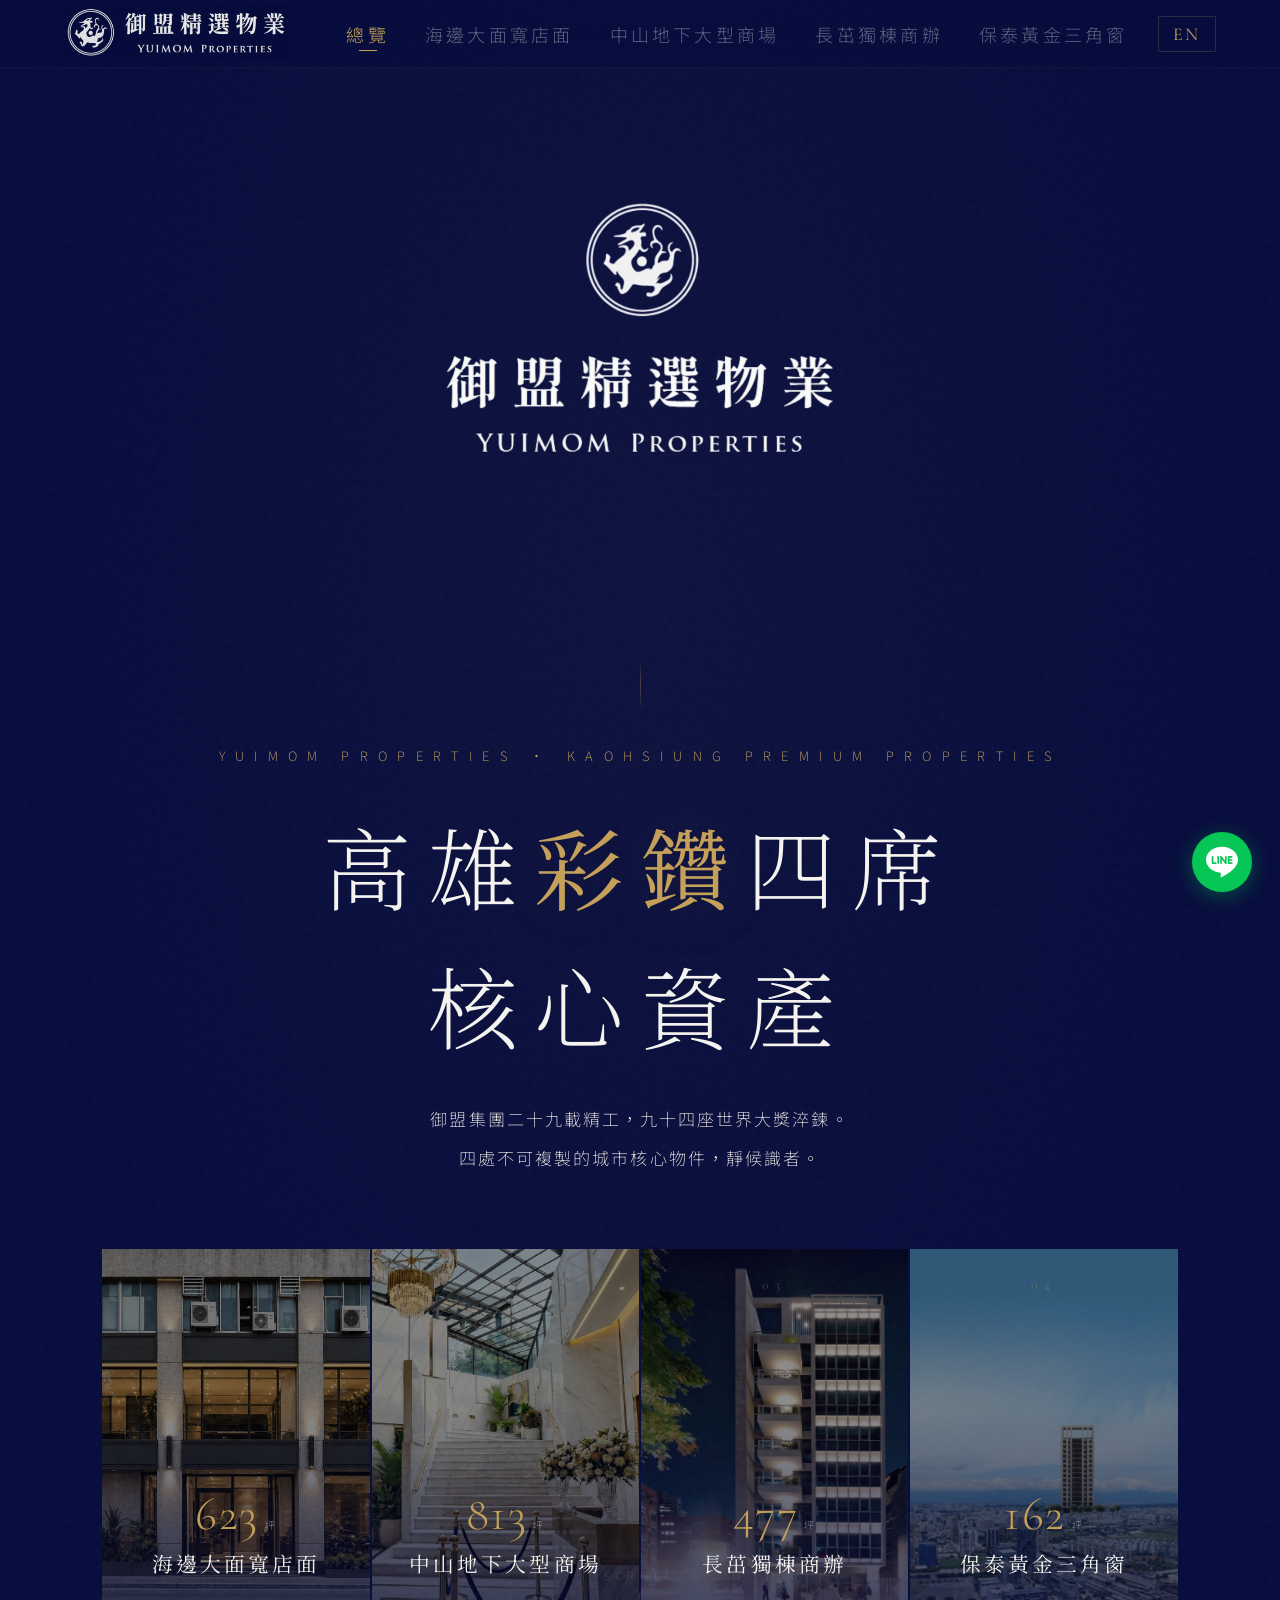
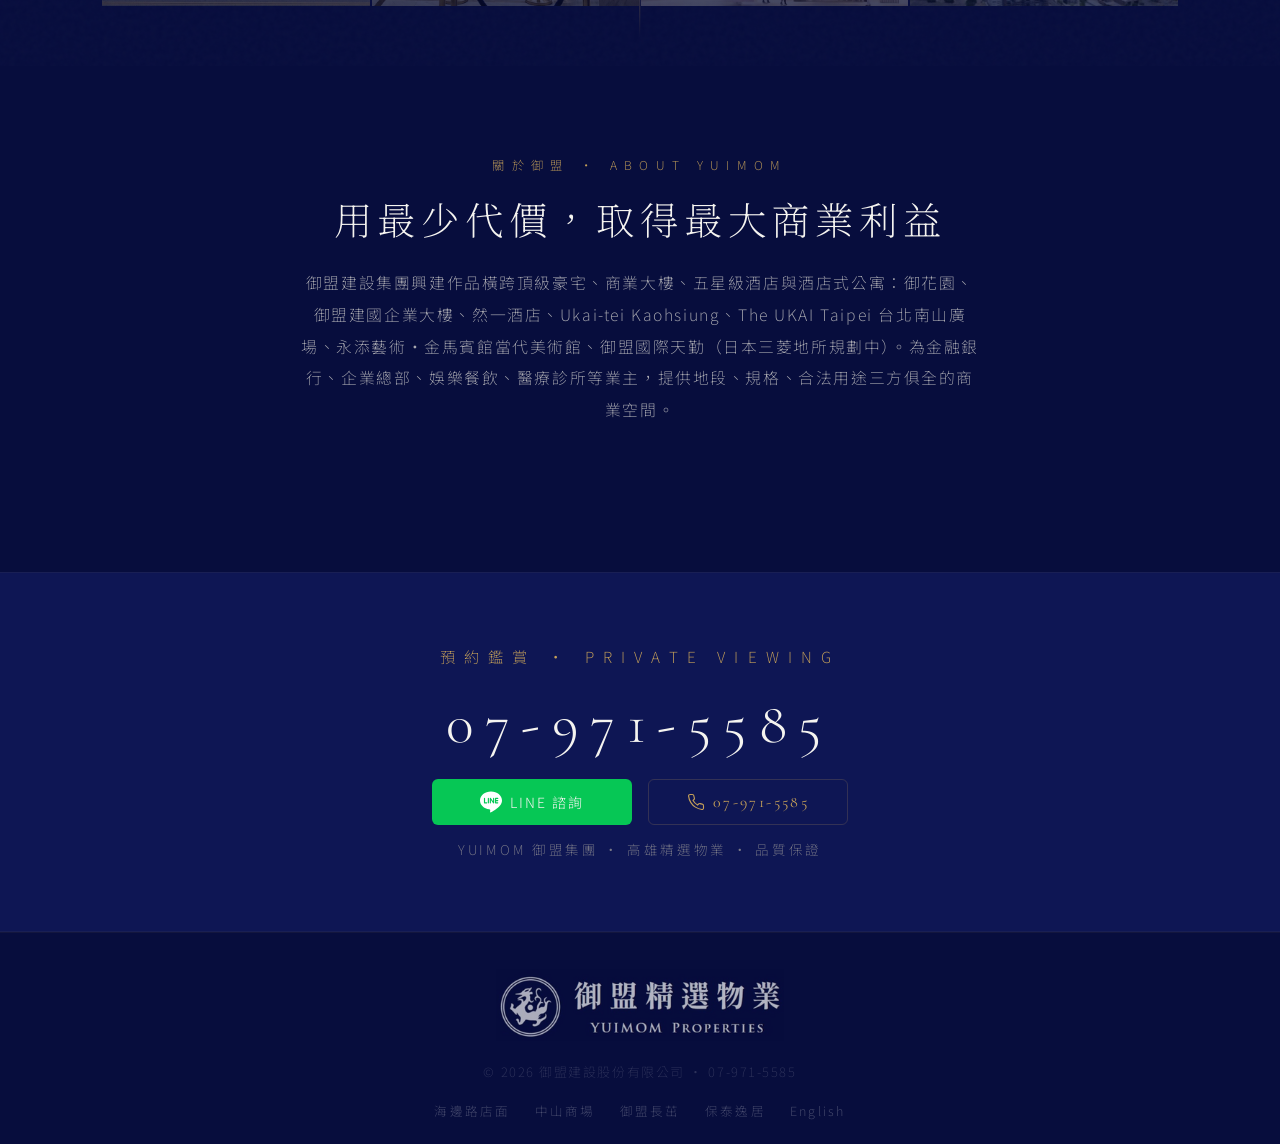
==== index.html @ 3567c61c "Add files via upload" ====
<!DOCTYPE html>
<html lang="zh-Hant">
<head>
<meta charset="UTF-8">
<!-- Google tag (gtag.js) -->
<script async src="https://www.googletagmanager.com/gtag/js?id=G-CNVHKR45CL"></script>
<script>
  window.dataLayer = window.dataLayer || [];
  function gtag(){dataLayer.push(arguments);}
  gtag('js', new Date());
  gtag('config', 'G-CNVHKR45CL');
</script>
<!-- Meta Pixel Code -->
<script>
!function(f,b,e,v,n,t,s)
{if(f.fbq)return;n=f.fbq=function(){n.callMethod?
n.callMethod.apply(n,arguments):n.queue.push(arguments)};
if(!f._fbq)f._fbq=n;n.push=n;n.loaded=!0;n.version='2.0';
n.queue=[];t=b.createElement(e);t.async=!0;
t.src=v;s=b.getElementsByTagName(e)[0];
s.parentNode.insertBefore(t,s)}(window, document,'script',
'https://connect.facebook.net/en_US/fbevents.js');
fbq('init', '986780437608046');
fbq('track', 'PageView');
</script>
<noscript><img height="1" width="1" style="display:none"
src="https://www.facebook.com/tr?id=986780437608046&ev=PageView&noscript=1"
/></noscript>
<!-- End Meta Pixel Code -->

<meta name="viewport" content="width=device-width, initial-scale=1.0">
<link rel="icon" href="/favicon.ico" sizes="32x32">
<link rel="icon" href="/images/favicon-192.png" sizes="192x192" type="image/png">
<link rel="apple-touch-icon" href="/images/apple-touch-icon.png">

<title>御盟精選物業 YUIMOM Properties — 高雄頂級商用不動產｜店面・商辦・商場</title>
<meta name="description" content="御盟集團二十九載精工，九十四座世界大獎淬鍊。高雄黃金四席核心資產：海邊路34米大面寬店面623坪、中山二路亞灣大型商場813坪、御盟長茁獨棟商辦477坪、保泰逸居銀行金店面162坪。專業諮詢 07-971-5585。">
<meta name="keywords" content="高雄商辦,高雄店面,亞洲新灣區店面,高雄銀行店面,高雄獨棟商辦,御盟集團,海邊路店面,中山二路商場,御盟長茁,保泰逸居,鳳山金店面,前金商辦,苓雅店面,前鎮商場">
<meta name="author" content="御盟建設股份有限公司">
<link rel="canonical" href="https://yuimom.site/">
<link rel="alternate" hreflang="zh-Hant" href="https://yuimom.site/">
<link rel="alternate" hreflang="en" href="https://yuimom.site/en/">
<link rel="alternate" hreflang="x-default" href="https://yuimom.site/">

<!-- Open Graph -->
<meta property="og:type" content="website">
<meta property="og:url" content="https://yuimom.site/">
<meta property="og:title" content="御盟精選物業 YUIMOM Properties — 高雄頂級核心資產">
<meta property="og:description" content="高雄黃金四席核心資產 — 二十九載精工，九十四座世界大獎淬鍊。海邊大面寬店面623坪、中山地下大型商場813坪、長茁獨棟商辦477坪、保泰黃金三角窗162坪。預約鑑賞 07-971-5585">
<meta property="og:image" content="https://yuimom.site/images/og-image.jpg">
<meta property="og:image:secure_url" content="https://yuimom.site/images/og-image.jpg">
<meta property="og:image:type" content="image/jpeg">
<meta property="og:image:width" content="1200">
<meta property="og:image:height" content="630">
<meta property="og:image:alt" content="御盟精選物業 YUIMOM Properties">
<meta property="og:site_name" content="御盟精選物業">
<meta property="og:locale" content="zh_TW">
<meta property="og:locale:alternate" content="en_US">

<!-- Twitter -->
<meta name="twitter:card" content="summary_large_image">
<meta name="twitter:title" content="御盟精選物業 YUIMOM Properties — 高雄頂級核心資產">
<meta name="twitter:description" content="高雄黃金四席核心資產 — 二十九載精工，九十四座世界大獎淬鍊。預約鑑賞 07-971-5585">
<meta name="twitter:image" content="https://yuimom.site/images/og-image.jpg">

<link rel="preconnect" href="https://fonts.googleapis.com">
<link rel="preconnect" href="https://fonts.gstatic.com" crossorigin>
<link href="https://fonts.googleapis.com/css2?family=Noto+Serif+TC:wght@200;300;400;500;600;700;900&family=Noto+Sans+TC:wght@100;200;300;400;500&family=Cormorant+Garamond:wght@300;400;500;600&display=swap" rel="stylesheet">
<link rel="stylesheet" href="/assets/css/main.css">

<!-- JSON-LD: Organization -->
<script type="application/ld+json">
{
  "@context": "https://schema.org",
  "@type": "RealEstateAgent",
  "name": "御盟建設股份有限公司",
  "alternateName": "YUIMOM Group",
  "url": "https://yuimom.site/",
  "logo": "https://yuimom.site/images/logo_nav.png",
  "image": "https://yuimom.site/images/og-image.jpg",
  "telephone": "+886-7-971-5585",
  "address": {
    "@type": "PostalAddress",
    "streetAddress": "前金區大同一路236號",
    "addressLocality": "高雄市",
    "addressRegion": "TW",
    "postalCode": "801",
    "addressCountry": "TW"
  },
  "description": "御盟建設集團二十九載精工，九十四座世界大獎淬鍊。集團興建頂級豪宅、商業大樓、五星級酒店與酒店式公寓，並精選四處高雄商用不動產代為媒合。",
  "areaServed": {
    "@type": "City",
    "name": "高雄市"
  },
  "foundingDate": "1997"
}
</script>

<!-- JSON-LD: ItemList of Properties -->
<script type="application/ld+json">
{
  "@context": "https://schema.org",
  "@type": "ItemList",
  "itemListElement": [
    { "@type": "ListItem", "position": 1, "url": "https://yuimom.site/haiban/", "name": "海邊大面寬店面 — 高雄苓雅區海邊路45、46號" },
    { "@type": "ListItem", "position": 2, "url": "https://yuimom.site/zhongshan/", "name": "中山地下大型商場 — 高雄前鎮區中山二路91號" },
    { "@type": "ListItem", "position": 3, "url": "https://yuimom.site/changzhuo/", "name": "御盟長茁 獨棟商辦 — 高雄前金區大同一路236號" },
    { "@type": "ListItem", "position": 4, "url": "https://yuimom.site/baotai/", "name": "保泰逸居 黃金三角窗 — 高雄鳳山區保泰路308號" }
  ]
}
</script>
</head>
<body>

<nav class="nav" id="mainNav">
  <a href="/" aria-label="御盟集團 首頁"><img class="nav-logo" id="navLogo" src="/images/logo_nav.png" alt="御盟集團 YUIMOM GROUP"></a>
  <div class="nav-toggle" id="navToggle" onclick="toggleMenu()"><span></span><span></span><span></span></div>
  <div class="nav-right" id="navRight">
    <div class="nav-links" id="navLinks">
      <a class="nav-link active" href="/">總覽</a>
      <a class="nav-link" href="/haiban/">海邊大面寬店面</a>
      <a class="nav-link" href="/zhongshan/">中山地下大型商場</a>
      <a class="nav-link" href="/changzhuo/">長茁獨棟商辦</a>
      <a class="nav-link" href="/baotai/">保泰黃金三角窗</a>
    </div>
    <a class="lang-btn" href="/en/" aria-label="Switch to English">EN</a>
  </div>
</nav>

<main>
<section>
<div class="hero">
  <img class="hero-logo" id="heroLogo" src="/images/logo_hero.png" alt="御盟集團">
  <div class="hero-line"></div>
  <div class="hero-overline">YUIMOM PROPERTIES  ·  KAOHSIUNG PREMIUM PROPERTIES</div>
  <h1 class="hero-title">高雄<span class="accent">彩鑽</span>四席<br>核心資產</h1>
  <p class="hero-sub">御盟集團二十九載精工，九十四座世界大獎淬鍊。<br>四處不可複製的城市核心物件，靜候識者。</p>

  <div class="hero-grid">
    <a class="hero-card" href="/haiban/" aria-label="海邊大面寬店面">
      <img src="/images/haiban.jpg" alt="高雄海邊路34米大面寬店面 — 亞洲新灣區">
      <div class="hero-card-content">
        <div class="card-num">01</div>
        <div class="card-stat">623<span class="card-unit-inline">坪</span></div>
        <div class="card-title">海邊大面寬店面</div>
      </div>
    </a>
    <a class="hero-card" href="/zhongshan/" aria-label="中山地下大型商場">
      <img src="/images/zhongshan.jpg" alt="高雄中山二路亞灣大型平面商場 — 中華經貿大樓">
      <div class="hero-card-content">
        <div class="card-num">02</div>
        <div class="card-stat">813<span class="card-unit-inline">坪</span></div>
        <div class="card-title">中山地下大型商場</div>
      </div>
    </a>
    <a class="hero-card" href="/changzhuo/" aria-label="長茁獨棟商辦">
      <img src="/images/changzhuo.jpg" alt="御盟長茁 7+1層獨棟商辦 — 高雄四大道核心">
      <div class="hero-card-content">
        <div class="card-num">03</div>
        <div class="card-stat">477<span class="card-unit-inline">坪</span></div>
        <div class="card-title">長茁獨棟商辦</div>
      </div>
    </a>
    <a class="hero-card" href="/baotai/" aria-label="保泰黃金三角窗">
      <img src="/images/baotai.jpg" alt="保泰逸居 銀行金店面 — 高雄鳳山保泰路308號">
      <div class="hero-card-content">
        <div class="card-num">04</div>
        <div class="card-stat">162<span class="card-unit-inline">坪</span></div>
        <div class="card-title">保泰黃金三角窗</div>
      </div>
    </a>
  </div>

  <div class="scroll-ind"><span>SCROLL</span><div class="scroll-pulse"></div></div>
</div>
</section>

<!-- SEO 文案區：集團簡介 -->
<section class="usecase-section">
  <div class="usecase-head">
    <div class="highlights-title reveal reveal-up">關於御盟  ·  ABOUT YUIMOM</div>
    <h2 class="reveal reveal-up">用最少代價，取得最大商業利益</h2>
    <p class="reveal reveal-up">御盟建設集團興建作品橫跨頂級豪宅、商業大樓、五星級酒店與酒店式公寓：御花園、御盟建國企業大樓、然一酒店、Ukai-tei Kaohsiung、The UKAI Taipei 台北南山廣場、永添藝術‧金馬賓館當代美術館、御盟國際天勤（日本三菱地所規劃中）。為金融銀行、企業總部、娛樂餐飲、醫療診所等業主，提供地段、規格、合法用途三方俱全的商業空間。</p>
  </div>
</section>

<!-- CTA -->
<div class="cta-section">
  <div class="cta-label">預約鑑賞  ·  PRIVATE VIEWING</div>
  <a href="tel:07-971-5585" class="cta-phone" style="font-family:var(--eng);font-size:clamp(2.2rem,4.5vw,3.2rem);font-weight:300;letter-spacing:0.2em;color:var(--white);text-decoration:none;display:block;margin-bottom:10px">07-971-5585</a>
  <div class="cta-actions">
    <a href="https://lin.ee/XohJVp8" target="_blank" rel="noopener" class="cta-line">
      <svg viewBox="0 0 24 24" fill="white"><path d="M19.365 9.863c.349 0 .63.285.63.631 0 .345-.281.63-.63.63H17.61v1.125h1.755c.349 0 .63.283.63.63 0 .344-.281.629-.63.629h-2.386c-.345 0-.627-.285-.627-.629V8.108c0-.345.282-.63.63-.63h2.386c.346 0 .627.285.627.63 0 .349-.281.63-.63.63H17.61v1.125h1.755zm-3.855 3.016c0 .27-.174.51-.432.596-.064.021-.133.031-.199.031-.211 0-.391-.09-.51-.25l-2.443-3.317v2.94c0 .344-.279.629-.631.629-.346 0-.626-.285-.626-.629V8.108c0-.27.173-.51.43-.595.06-.023.136-.033.194-.033.195 0 .375.104.495.254l2.462 3.33V8.108c0-.345.282-.63.63-.63.345 0 .63.285.63.63v4.771zm-5.741 0c0 .344-.282.629-.631.629-.345 0-.627-.285-.627-.629V8.108c0-.345.282-.63.63-.63.346 0 .628.285.628.63v4.771zm-2.466.629H4.917c-.345 0-.63-.285-.63-.629V8.108c0-.345.285-.63.63-.63.348 0 .63.285.63.63v4.141h1.756c.348 0 .629.283.629.63 0 .344-.282.629-.629.629M24 10.314C24 4.943 18.615.572 12 .572S0 4.943 0 10.314c0 4.811 4.27 8.842 10.035 9.608.391.082.923.258 1.058.59.12.301.079.766.038 1.08l-.164 1.02c-.045.301-.24 1.186 1.049.645 1.291-.539 6.916-4.078 9.436-6.975C23.176 14.393 24 12.458 24 10.314"/></svg>
      <span>LINE 諮詢</span>
    </a>
    <a href="tel:07-971-5585" class="cta-tel">
      <svg viewBox="0 0 24 24" fill="none" stroke="currentColor" stroke-width="1.5"><path d="M22 16.92v3a2 2 0 01-2.18 2 19.79 19.79 0 01-8.63-3.07 19.5 19.5 0 01-6-6 19.79 19.79 0 01-3.07-8.67A2 2 0 014.11 2h3a2 2 0 012 1.72c.127.96.361 1.903.7 2.81a2 2 0 01-.45 2.11L8.09 9.91a16 16 0 006 6l1.27-1.27a2 2 0 012.11-.45c.907.339 1.85.573 2.81.7A2 2 0 0122 16.92z"/></svg>
      <span>07-971-5585</span>
    </a>
  </div>
  <div class="cta-note">YUIMOM 御盟集團  ·  高雄精選物業  ·  品質保證</div>
</div>
</main>

<!-- Mobile Bottom CTA Bar -->
<div class="mobile-cta-bar" role="navigation" aria-label="快速聯絡">
  <div class="mobile-cta-bar-inner">
    <a href="tel:07-971-5585" class="mcta-tel" aria-label="電話 07-971-5585">
      <svg viewBox="0 0 24 24" fill="none" stroke="currentColor" stroke-width="1.5"><path d="M22 16.92v3a2 2 0 01-2.18 2 19.79 19.79 0 01-8.63-3.07 19.5 19.5 0 01-6-6 19.79 19.79 0 01-3.07-8.67A2 2 0 014.11 2h3a2 2 0 012 1.72c.127.96.361 1.903.7 2.81a2 2 0 01-.45 2.11L8.09 9.91a16 16 0 006 6l1.27-1.27a2 2 0 012.11-.45c.907.339 1.85.573 2.81.7A2 2 0 0122 16.92z"/></svg>
      <span>立即洽詢</span>
    </a>
    <a href="https://lin.ee/XohJVp8" target="_blank" rel="noopener" class="mcta-line" aria-label="LINE 諮詢">
      <svg viewBox="0 0 24 24" fill="white"><path d="M19.365 9.863c.349 0 .63.285.63.631 0 .345-.281.63-.63.63H17.61v1.125h1.755c.349 0 .63.283.63.63 0 .344-.281.629-.63.629h-2.386c-.345 0-.627-.285-.627-.629V8.108c0-.345.282-.63.63-.63h2.386c.346 0 .627.285.627.63 0 .349-.281.63-.63.63H17.61v1.125h1.755zm-3.855 3.016c0 .27-.174.51-.432.596-.064.021-.133.031-.199.031-.211 0-.391-.09-.51-.25l-2.443-3.317v2.94c0 .344-.279.629-.631.629-.346 0-.626-.285-.626-.629V8.108c0-.27.173-.51.43-.595.06-.023.136-.033.194-.033.195 0 .375.104.495.254l2.462 3.33V8.108c0-.345.282-.63.63-.63.345 0 .63.285.63.63v4.771zm-5.741 0c0 .344-.282.629-.631.629-.345 0-.627-.285-.627-.629V8.108c0-.345.282-.63.63-.63.346 0 .628.285.628.63v4.771zm-2.466.629H4.917c-.345 0-.63-.285-.63-.629V8.108c0-.345.285-.63.63-.63.348 0 .63.285.63.63v4.141h1.756c.348 0 .629.283.629.63 0 .344-.282.629-.629.629M24 10.314C24 4.943 18.615.572 12 .572S0 4.943 0 10.314c0 4.811 4.27 8.842 10.035 9.608.391.082.923.258 1.058.59.12.301.079.766.038 1.08l-.164 1.02c-.045.301-.24 1.186 1.049.645 1.291-.539 6.916-4.078 9.436-6.975C23.176 14.393 24 12.458 24 10.314"/></svg>
      <span>LINE 諮詢</span>
    </a>
  </div>
</div>

<a href="https://lin.ee/XohJVp8" target="_blank" rel="noopener" class="line-float" aria-label="LINE">
  <svg viewBox="0 0 24 24" fill="white"><path d="M19.365 9.863c.349 0 .63.285.63.631 0 .345-.281.63-.63.63H17.61v1.125h1.755c.349 0 .63.283.63.63 0 .344-.281.629-.63.629h-2.386c-.345 0-.627-.285-.627-.629V8.108c0-.345.282-.63.63-.63h2.386c.346 0 .627.285.627.63 0 .349-.281.63-.63.63H17.61v1.125h1.755zm-3.855 3.016c0 .27-.174.51-.432.596-.064.021-.133.031-.199.031-.211 0-.391-.09-.51-.25l-2.443-3.317v2.94c0 .344-.279.629-.631.629-.346 0-.626-.285-.626-.629V8.108c0-.27.173-.51.43-.595.06-.023.136-.033.194-.033.195 0 .375.104.495.254l2.462 3.33V8.108c0-.345.282-.63.63-.63.345 0 .63.285.63.63v4.771zm-5.741 0c0 .344-.282.629-.631.629-.345 0-.627-.285-.627-.629V8.108c0-.345.282-.63.63-.63.346 0 .628.285.628.63v4.771zm-2.466.629H4.917c-.345 0-.63-.285-.63-.629V8.108c0-.345.285-.63.63-.63.348 0 .63.285.63.63v4.141h1.756c.348 0 .629.283.629.63 0 .344-.282.629-.629.629M24 10.314C24 4.943 18.615.572 12 .572S0 4.943 0 10.314c0 4.811 4.27 8.842 10.035 9.608.391.082.923.258 1.058.59.12.301.079.766.038 1.08l-.164 1.02c-.045.301-.24 1.186 1.049.645 1.291-.539 6.916-4.078 9.436-6.975C23.176 14.393 24 12.458 24 10.314"/></svg>
</a>

<footer class="footer">
  <img class="footer-logo" id="footerLogo" src="/images/logo_nav.png" alt="御盟集團">
  <div class="footer-copy">© 2026 御盟建設股份有限公司  ·  07-971-5585</div>
  <div class="footer-links">
    <a href="/haiban/">海邊路店面</a>
    <a href="/zhongshan/">中山商場</a>
    <a href="/changzhuo/">御盟長茁</a>
    <a href="/baotai/">保泰逸居</a>
    <a href="/en/">English</a>
  </div>
</footer>

<script src="/assets/js/main.js"></script>
</body>
</html>
---- assets/css/main.css ----
/* ═══════════════════════════════════════════════════════════════
   御盟精選物業 YUIMOM Properties
   主樣式表 — 沿用原 index.html 內嵌樣式 + 新元件
   ═══════════════════════════════════════════════════════════════ */

*,*::before,*::after{margin:0;padding:0;box-sizing:border-box}

:root{
  --navy:#070D3D;--navy-90:rgba(7,13,61,0.92);--navy-light:#0e1654;
  --gold:#c5a059;--gold-dim:rgba(197,160,89,0.35);
  --white:#f5f4f0;--off-white:#e8e6e1;--pale:#ccc;--silver:#a8a8b0;--steel:#7a7a88;
  --serif:'Noto Serif TC','Cormorant Garamond',serif;
  --sans:'Noto Sans TC',sans-serif;
  --eng:'Cormorant Garamond',serif;
  --ease:cubic-bezier(0.16,1,0.3,1);--ease-out:cubic-bezier(0.22,0.61,0.36,1);
}

html{scroll-behavior:smooth;font-size:18px;background:var(--navy)}
body{font-family:var(--sans);background:var(--navy);color:var(--pale);overflow-x:hidden;-webkit-font-smoothing:antialiased}
::selection{background:var(--gold);color:var(--navy)}
::-webkit-scrollbar{width:4px}
::-webkit-scrollbar-track{background:var(--navy)}
::-webkit-scrollbar-thumb{background:var(--gold-dim)}

/* ═══ NAV ═══ */
.nav{position:fixed;top:0;left:0;right:0;z-index:9999;display:flex;align-items:center;justify-content:space-between;padding:0 clamp(20px,5vw,80px);height:68px;background:rgba(7,13,61,0.55);backdrop-filter:blur(32px);-webkit-backdrop-filter:blur(32px);border-bottom:1px solid rgba(197,160,89,0.06);transition:all 0.6s var(--ease)}
.nav.scrolled{background:var(--navy-90);border-bottom-color:rgba(197,160,89,0.12)}
.nav-logo{height:56px;width:auto;object-fit:contain;cursor:pointer;opacity:0.92;transition:opacity 0.3s;flex-shrink:0}
.nav-logo:hover{opacity:1}
.nav-right{display:flex;align-items:center;gap:0}
.nav-links{display:flex;gap:0;align-items:center}
.nav-link{font-family:var(--sans);font-size:18px;font-weight:300;letter-spacing:0.18em;color:rgba(200,200,210,0.45);text-decoration:none;padding:24px 18px;position:relative;cursor:pointer;transition:color 0.5s var(--ease)}
.nav-link:hover,.nav-link.active{color:var(--gold)}
.nav-link::after{content:'';position:absolute;bottom:20px;left:50%;width:0;height:1px;background:var(--gold);transform:translateX(-50%);transition:width 0.6s var(--ease)}
.nav-link.active::after{width:18px}
.lang-btn{font-family:var(--eng);font-size:18px;font-weight:400;letter-spacing:0.15em;color:var(--gold);background:none;border:1px solid rgba(197,160,89,0.2);padding:6px 14px;cursor:pointer;margin-left:12px;transition:all 0.4s var(--ease);white-space:nowrap;text-decoration:none;display:inline-block}
.lang-btn:hover{background:rgba(197,160,89,0.08);border-color:var(--gold)}
.nav-toggle{display:none;flex-direction:column;gap:6px;cursor:pointer;padding:10px}
.nav-toggle span{display:block;width:22px;height:1px;background:var(--gold);transition:all 0.4s var(--ease)}
.nav-toggle.open span:nth-child(1){transform:rotate(45deg) translate(5px,5px)}
.nav-toggle.open span:nth-child(2){opacity:0}
.nav-toggle.open span:nth-child(3){transform:rotate(-45deg) translate(5px,-5px)}
@media(max-width:768px){
  .nav-toggle{display:flex}
  .nav-right{position:fixed;top:68px;left:0;right:0;flex-direction:column;background:var(--navy-90);backdrop-filter:blur(32px);padding:10px 0 20px;transform:translateY(-120%);transition:transform 0.5s var(--ease);border-bottom:1px solid rgba(197,160,89,0.08)}
  .nav-right.open{transform:translateY(0)}
  .nav-links{flex-direction:column;width:100%}
  .nav-link{padding:16px 30px;width:100%}
  .lang-btn{margin:10px 30px 0;align-self:flex-start}
}

/* ═══ HERO (首頁) ═══ */
.hero{position:relative;min-height:100vh;display:flex;flex-direction:column;justify-content:center;align-items:center;text-align:center;padding:100px clamp(24px,8vw,120px) 60px;overflow:hidden;background:var(--navy)}
.hero::before{content:'';position:absolute;inset:0;background:radial-gradient(ellipse at 50% 35%,rgba(197,160,89,0.04) 0%,transparent 65%);pointer-events:none}
.hero::after{content:'';position:absolute;inset:0;opacity:0.025;pointer-events:none;background-image:url("data:image/svg+xml,%3Csvg viewBox='0 0 256 256' xmlns='http://www.w3.org/2000/svg'%3E%3Cfilter id='n'%3E%3CfeTurbulence type='fractalNoise' baseFrequency='0.85' numOctaves='4' stitchTiles='stitch'/%3E%3C/filter%3E%3Crect width='100%25' height='100%25' filter='url(%23n)'/%3E%3C/svg%3E")}
.hero-logo{width:clamp(280px,42vw,520px);height:auto;object-fit:contain;margin-bottom:40px;opacity:0;animation:fadeIn 1.2s 0.3s var(--ease) forwards}
.hero-line{width:1px;height:50px;background:linear-gradient(180deg,transparent,var(--gold-dim),transparent);margin-bottom:36px;opacity:0;animation:fadeIn 1.5s 0.5s var(--ease) forwards}
.hero-overline{font-family:var(--sans);font-size:0.72rem;font-weight:200;letter-spacing:0.8em;color:var(--gold);margin-bottom:32px;opacity:0;transform:translateY(15px);animation:revealUp 1.2s 0.7s var(--ease) forwards}
.hero-title{font-family:var(--serif);font-size:clamp(1.8rem,7vw,5.4rem);font-weight:200;line-height:1.55;letter-spacing:0.18em;color:var(--white);margin-bottom:24px;opacity:0;transform:translateY(25px);animation:revealUp 1.4s 0.9s var(--ease) forwards}
.hero-title .accent{color:var(--gold);font-weight:400;text-shadow:0 0 80px rgba(197,160,89,0.12)}
.hero-sub{font-family:var(--sans);font-size:0.95rem;font-weight:200;letter-spacing:0.12em;line-height:2.3;color:var(--off-white);max-width:500px;margin-bottom:72px;opacity:0;transform:translateY(15px);animation:revealUp 1.2s 1.1s var(--ease) forwards}
.hero-grid{display:grid;grid-template-columns:repeat(4,1fr);gap:2px;width:100%;max-width:1200px;opacity:0;transform:translateY(30px);animation:revealUp 1.4s 1.3s var(--ease) forwards}
@media(max-width:900px){.hero-grid{grid-template-columns:repeat(2,1fr)}}
@media(max-width:500px){.hero-grid{grid-template-columns:1fr}}
.hero-card{position:relative;aspect-ratio:3/4;overflow:hidden;cursor:pointer;text-decoration:none;display:block}
.hero-card img{width:100%;height:100%;object-fit:cover;filter:brightness(0.55) saturate(0.8);transition:all 1.8s var(--ease)}
.hero-card:hover img{filter:brightness(0.75) saturate(0.95);transform:scale(1.05)}
.hero-card-content{position:absolute;inset:0;display:flex;flex-direction:column;justify-content:flex-end;padding:28px 24px;background:linear-gradient(180deg,transparent 45%,rgba(7,13,61,0.55) 100%)}
.hero-card .card-num{font-family:var(--eng);font-size:0.75rem;font-weight:300;letter-spacing:0.5em;color:var(--gold-dim);margin-bottom:auto}
.hero-card .card-stat{font-family:var(--eng);font-size:2.6rem;font-weight:300;color:var(--gold);letter-spacing:0.03em;line-height:1;margin-bottom:4px}
.hero-card .card-unit-inline{font-family:var(--sans);font-size:0.55rem;font-weight:200;letter-spacing:0.2em;color:var(--silver);margin-left:6px}
.hero-card .card-title{font-family:var(--serif);font-size:1.15rem;font-weight:400;letter-spacing:0.15em;color:var(--white);margin-top:6px;transition:color 0.5s}
.hero-card:hover .card-title{color:var(--gold)}
.scroll-ind{position:absolute;bottom:28px;left:50%;transform:translateX(-50%);display:flex;flex-direction:column;align-items:center;gap:10px;opacity:0;animation:fadeIn 1s 2.2s var(--ease) forwards}
.scroll-ind span{font-size:0.62rem;letter-spacing:0.5em;color:rgba(200,200,210,0.2);font-weight:200}
.scroll-pulse{width:1px;height:45px;background:linear-gradient(180deg,var(--gold-dim),transparent);animation:scrollPulse 2.5s ease-in-out infinite}

/* ═══ PROPERTY PAGES ═══ */
.prop-hero{position:relative;width:100%;height:100vh;min-height:580px;overflow:hidden;margin-top:68px}
.prop-hero-img{position:absolute;inset:-10%;width:120%;height:120%;object-fit:cover;filter:brightness(0.55) saturate(0.85) contrast(1.05);transition:transform 0.1s linear}
.prop-hero-overlay{position:absolute;inset:0;background:linear-gradient(180deg,rgba(7,13,61,0.15) 0%,rgba(7,13,61,0.05) 30%,rgba(7,13,61,0.35) 65%,rgba(7,13,61,0.88) 100%);display:flex;flex-direction:column;justify-content:flex-end;padding:0 clamp(30px,8vw,120px) clamp(60px,10vh,120px)}
.prop-overline{font-family:var(--sans);font-size:0.68rem;font-weight:200;letter-spacing:0.7em;color:var(--gold);margin-bottom:18px}
.prop-title{font-family:var(--serif);font-size:clamp(2.4rem,5.5vw,4rem);font-weight:200;letter-spacing:0.22em;color:var(--white);margin-bottom:14px;line-height:1.3;text-shadow:0 2px 20px rgba(7,13,61,0.5)}
.prop-tagline{font-family:var(--sans);font-size:0.92rem;font-weight:200;letter-spacing:0.15em;color:var(--off-white);max-width:480px;text-shadow:0 1px 10px rgba(7,13,61,0.4)}
.prop-hero-stat{position:absolute;right:clamp(30px,8vw,120px);bottom:clamp(60px,10vh,120px);text-align:right}
.prop-hero-stat .big-num{font-family:var(--eng);font-size:clamp(5rem,12vw,10rem);font-weight:300;color:rgba(197,160,89,0.45);line-height:0.85;letter-spacing:-0.02em;text-shadow:0 2px 30px rgba(7,13,61,0.6)}
.prop-hero-stat .big-unit{font-family:var(--sans);font-size:clamp(1.5rem,3vw,2.5rem);font-weight:200;letter-spacing:0.1em;color:rgba(197,160,89,0.45);margin-left:8px}
@media(max-width:768px){.prop-hero-stat{display:none}}
.prop-body{background:var(--navy)}

/* ═══ STATS STRIP ═══ */
.stats-strip{display:grid;grid-template-columns:repeat(auto-fit,minmax(150px,1fr));border-top:1px solid rgba(197,160,89,0.1);border-bottom:1px solid rgba(197,160,89,0.1)}
.stat-cell{padding:44px 20px;text-align:center;border-right:1px solid rgba(197,160,89,0.05)}
.stat-cell:last-child{border-right:none}
.stat-cell .stat-num{font-family:var(--eng);font-size:2.8rem;font-weight:300;color:var(--gold);letter-spacing:0.04em;line-height:1;margin-bottom:10px}
.stat-cell .stat-label{font-family:var(--sans);font-size:0.72rem;font-weight:200;letter-spacing:0.3em;color:var(--steel);text-transform:uppercase}

/* ═══ INVITE BLOCK ═══ */
.invite-block{display:grid;grid-template-columns:1fr 1fr;min-height:70vh}
@media(max-width:768px){.invite-block{grid-template-columns:1fr;min-height:auto}}
.invite-image{position:relative;overflow:hidden;min-height:380px}
.invite-image img{position:absolute;inset:-6%;width:112%;height:112%;object-fit:cover;filter:brightness(0.65) saturate(0.8);transition:transform 0.1s linear}
.invite-text{display:flex;flex-direction:column;justify-content:center;padding:clamp(36px,5vw,72px) clamp(28px,4vw,64px);background:var(--navy-light);position:relative}
.invite-text::before{content:'';position:absolute;top:0;left:0;width:1px;height:100%;background:linear-gradient(180deg,transparent,var(--gold-dim),transparent)}
.invite-label{font-family:var(--sans);font-size:0.68rem;font-weight:200;letter-spacing:0.6em;color:var(--gold);margin-bottom:24px}
.invite-heading{font-family:var(--serif);font-size:clamp(1.35rem,2.5vw,1.85rem);font-weight:300;letter-spacing:0.1em;line-height:1.9;color:var(--off-white);margin-bottom:22px}
.invite-body{font-family:var(--sans);font-size:0.92rem;font-weight:200;line-height:2.2;color:var(--silver);letter-spacing:0.03em}

/* ═══ HIGHLIGHTS ═══ */
.highlights-section{padding:72px clamp(28px,5vw,90px);max-width:1200px;margin:0 auto}
.highlights-title{font-family:var(--sans);font-size:0.68rem;font-weight:200;letter-spacing:0.6em;color:var(--gold);margin-bottom:36px}
.hl-grid{display:grid;grid-template-columns:1fr 1fr;gap:0;border-top:1px solid rgba(255,255,255,0.03)}
@media(max-width:640px){.hl-grid{grid-template-columns:1fr}}
.hl-item{padding:16px 0 16px 22px;border-bottom:1px solid rgba(255,255,255,0.03);font-size:0.9rem;font-weight:200;line-height:1.8;color:var(--silver);position:relative;transition:color 0.4s}
.hl-item:hover{color:var(--gold)}
.hl-item::before{content:'';position:absolute;left:0;top:50%;width:10px;height:1px;background:var(--gold-dim);transition:width 0.4s var(--ease),background 0.4s}
.hl-item:hover::before{width:15px;background:var(--gold)}

/* ═══ GALLERY ═══ */
.gallery-full{display:grid;grid-template-columns:1fr 1fr;gap:2px}
@media(max-width:640px){.gallery-full{grid-template-columns:1fr}}
.gallery-full img{width:100%;height:340px;object-fit:cover;filter:brightness(0.6) saturate(0.75);transition:filter 1s var(--ease)}
.gallery-full img:hover{filter:brightness(0.8) saturate(0.9)}

/* ═══ CTA ═══ */
.cta-section{text-align:center;padding:72px 24px;background:var(--navy-light);border-top:1px solid rgba(197,160,89,0.06);border-bottom:1px solid rgba(197,160,89,0.06)}
.cta-section .cta-label{font-family:var(--sans);font-size:0.85rem;font-weight:200;letter-spacing:0.6em;color:var(--gold);margin-bottom:22px}
.cta-actions{display:flex;align-items:center;justify-content:center;gap:16px;margin:20px 0 14px;flex-wrap:wrap}
.cta-line{display:inline-flex;align-items:center;justify-content:center;gap:8px;font-family:var(--sans);font-size:0.78rem;font-weight:300;letter-spacing:0.15em;color:var(--white);text-decoration:none;background:#06C755;padding:12px 28px;border-radius:6px;transition:all 0.4s var(--ease);min-width:200px}
.cta-line:hover{background:#05b34c;transform:translateY(-2px);box-shadow:0 6px 24px rgba(6,199,85,0.25)}
.cta-line svg{width:22px;height:22px;flex-shrink:0}
.cta-tel{display:inline-flex;align-items:center;justify-content:center;gap:8px;font-family:var(--eng);font-size:0.88rem;font-weight:400;letter-spacing:0.15em;color:var(--gold);text-decoration:none;border:1px solid rgba(197,160,89,0.2);padding:12px 28px;border-radius:6px;transition:all 0.4s var(--ease);min-width:200px}
.cta-tel:hover{border-color:var(--gold);background:rgba(197,160,89,0.06);transform:translateY(-2px)}
.cta-tel svg{width:18px;height:18px;flex-shrink:0}
.cta-section .cta-note{font-size:0.75rem;font-weight:200;letter-spacing:0.2em;color:var(--steel)}

/* ═══ PDF BAR ═══ */
.pdf-bar{display:flex;align-items:center;justify-content:center;gap:20px;padding:28px 24px;background:rgba(7,13,61,0.6);border-top:1px solid rgba(197,160,89,0.06);border-bottom:1px solid rgba(197,160,89,0.06)}
.pdf-bar-inner{display:flex;align-items:center;gap:16px;flex-wrap:wrap;justify-content:center}
.pdf-bar svg{width:20px;height:20px;color:var(--gold-dim);flex-shrink:0}
.pdf-bar-label{font-family:var(--sans);font-size:0.78rem;font-weight:200;letter-spacing:0.15em;color:var(--silver)}
.pdf-bar-btn{display:inline-flex;align-items:center;gap:6px;font-family:var(--sans);font-size:0.72rem;font-weight:300;letter-spacing:0.2em;color:var(--gold);text-decoration:none;border:1px solid rgba(197,160,89,0.15);padding:8px 22px;border-radius:4px;transition:all 0.4s var(--ease)}
.pdf-bar-btn:hover{border-color:var(--gold);background:rgba(197,160,89,0.06);transform:translateY(-1px)}
.pdf-bar-btn svg{width:14px;height:14px}

/* ═══ FLOATING LINE BUTTON ═══ */
.line-float{position:fixed;bottom:28px;right:28px;z-index:9998;width:60px;height:60px;background:#06C755;border-radius:50%;display:flex;align-items:center;justify-content:center;text-decoration:none;box-shadow:0 4px 20px rgba(6,199,85,0.35);transition:all 0.4s var(--ease);opacity:0;transform:translateY(20px);animation:fadeIn 0.6s 2.5s var(--ease) forwards}
.line-float:hover{transform:translateY(-3px) scale(1.08);box-shadow:0 8px 32px rgba(6,199,85,0.45)}
.line-float svg{width:32px;height:32px}
@media(max-width:768px){.line-float{display:none}}  /* mobile 改用底部 CTA Bar */

/* ═══ MOBILE BOTTOM CTA BAR (只在 768px 以下顯示) ═══ */
.mobile-cta-bar{display:none;position:fixed;bottom:0;left:0;right:0;z-index:9997;background:rgba(7,13,61,0.98);backdrop-filter:blur(20px);border-top:1px solid rgba(197,160,89,0.15);box-shadow:0 -4px 24px rgba(0,0,0,0.3)}
.mobile-cta-bar-inner{display:flex;width:100%}
.mobile-cta-bar a{flex:1;display:flex;align-items:center;justify-content:center;gap:8px;padding:16px 12px;text-decoration:none;font-family:var(--sans);font-size:0.82rem;font-weight:300;letter-spacing:0.1em;transition:background 0.3s}
.mobile-cta-bar a svg{width:18px;height:18px;flex-shrink:0}
.mobile-cta-bar .mcta-tel{color:var(--gold);border-right:1px solid rgba(197,160,89,0.15)}
.mobile-cta-bar .mcta-tel:active{background:rgba(197,160,89,0.1)}
.mobile-cta-bar .mcta-line{color:#fff;background:#06C755}
.mobile-cta-bar .mcta-line:active{background:#05b34c}
@media(max-width:768px){
  .mobile-cta-bar{display:block}
  body{padding-bottom:60px}  /* 避免最後一段內容被 CTA bar 遮住 */
}

/* ═══ BACK NAV ═══ */
.back-nav{display:flex;justify-content:center;padding:36px 24px}
.back-btn{display:inline-flex;align-items:center;gap:10px;font-family:var(--sans);font-size:0.78rem;font-weight:200;letter-spacing:0.25em;color:var(--gold-dim);cursor:pointer;background:none;border:1px solid rgba(197,160,89,0.08);padding:13px 30px;transition:all 0.5s var(--ease);text-decoration:none}
.back-btn:hover{border-color:var(--gold);color:var(--gold);background:rgba(197,160,89,0.03)}
.back-btn svg{width:13px;height:13px}

/* ═══ FACILITY SHOWCASE ═══ */
.facility-section{padding:0;max-width:100%;margin:0;overflow:hidden}
.facility-header{text-align:center;padding:80px clamp(28px,5vw,90px) 48px;max-width:1200px;margin:0 auto}
.facility-header .highlights-title{margin-bottom:0}
.facility-showcase{display:grid;grid-template-columns:1fr 1fr;min-height:85vh}
@media(max-width:900px){.facility-showcase{grid-template-columns:1fr}}
.facility-image{position:relative;overflow:hidden;min-height:500px}
.facility-image img{position:absolute;inset:-4%;width:108%;height:108%;object-fit:cover;filter:brightness(0.7) saturate(0.85)}
.facility-list{display:flex;flex-direction:column;justify-content:center;padding:clamp(36px,4vw,60px) clamp(28px,4vw,56px);background:var(--navy-light);position:relative}
.facility-list::before{content:'';position:absolute;top:0;left:0;width:1px;height:100%;background:linear-gradient(180deg,transparent,var(--gold-dim),transparent)}
.fac-item{padding:24px 0;border-bottom:1px solid rgba(255,255,255,0.04);transition:all 0.4s var(--ease)}
.fac-item:last-child{border-bottom:none}
.fac-item:hover{padding-left:8px}
.fac-item .fac-label{font-family:var(--eng);font-size:0.62rem;font-weight:400;letter-spacing:0.5em;color:var(--gold-dim);margin-bottom:6px;transition:color 0.4s}
.fac-item:hover .fac-label{color:var(--gold)}
.fac-item .fac-name{font-family:var(--serif);font-size:1.1rem;font-weight:400;letter-spacing:0.08em;color:var(--off-white);margin-bottom:8px}
.fac-item .fac-desc{font-family:var(--sans);font-size:0.82rem;font-weight:200;line-height:1.9;color:var(--steel);letter-spacing:0.02em}

/* ═══ VIDEO ═══ */
.video-cinema{position:relative;padding:100px 0;background:linear-gradient(180deg,var(--navy) 0%,rgba(7,13,61,0.97) 50%,var(--navy) 100%);overflow:hidden}
.video-cinema::before{content:'';position:absolute;inset:0;background:radial-gradient(ellipse at 50% 50%,rgba(197,160,89,0.03) 0%,transparent 70%);pointer-events:none}
.video-cinema-inner{max-width:1100px;margin:0 auto;padding:0 clamp(24px,5vw,80px)}
.video-cinema-header{text-align:center;margin-bottom:48px}
.video-cinema-header .highlights-title{margin-bottom:16px}
.video-cinema-sub{font-family:var(--sans);font-size:0.82rem;font-weight:200;letter-spacing:0.1em;color:var(--steel);line-height:1.8}
.video-frame{position:relative;width:100%;aspect-ratio:16/9;border:1px solid rgba(197,160,89,0.12);background:#000;overflow:hidden}
.video-frame::before,.video-frame::after{content:'';position:absolute;width:40px;height:40px;border:1px solid rgba(197,160,89,0.2);pointer-events:none;z-index:1}
.video-frame::before{top:-1px;left:-1px;border-right:none;border-bottom:none}
.video-frame::after{bottom:-1px;right:-1px;border-left:none;border-top:none}
.video-frame iframe{position:absolute;inset:0;width:100%;height:100%;border:none}

/* ═══ FOOTER ═══ */
.footer{text-align:center;padding:36px 24px 24px;background:var(--navy);border-top:1px solid rgba(197,160,89,0.06)}
.footer-logo{height:72px;width:auto;object-fit:contain;margin-bottom:14px;opacity:0.7}
.footer-copy{font-size:0.72rem;font-weight:200;letter-spacing:0.12em;color:rgba(200,200,210,0.2);line-height:1.8}
.footer-links{margin-top:18px;display:flex;justify-content:center;gap:24px;flex-wrap:wrap}
.footer-links a{font-size:0.7rem;font-weight:200;letter-spacing:0.18em;color:rgba(200,200,210,0.35);text-decoration:none;transition:color 0.3s}
.footer-links a:hover{color:var(--gold)}

/* ═══════════════════════════════════════════════════════════════
   ★ 新增元件 — SEO 內容區塊
   ═══════════════════════════════════════════════════════════════ */

/* === 適合業種 === */
.usecase-section{padding:90px clamp(28px,5vw,90px);max-width:1300px;margin:0 auto}
.usecase-head{text-align:center;margin-bottom:56px}
.usecase-head .highlights-title{margin-bottom:14px}
.usecase-head h2{font-family:var(--serif);font-size:clamp(1.6rem,3vw,2.2rem);font-weight:200;letter-spacing:0.15em;color:var(--white);line-height:1.6;margin-bottom:18px}
.usecase-head p{font-family:var(--sans);font-size:0.88rem;font-weight:200;letter-spacing:0.1em;color:var(--silver);line-height:2;max-width:680px;margin:0 auto}
.usecase-grid{display:grid;grid-template-columns:repeat(auto-fit,minmax(280px,1fr));gap:1px;background:rgba(197,160,89,0.08);border:1px solid rgba(197,160,89,0.08)}
.usecase-card{background:var(--navy);padding:40px 32px;transition:all 0.5s var(--ease);position:relative}
.usecase-card:hover{background:var(--navy-light)}
.usecase-card .uc-icon{font-family:var(--eng);font-size:0.65rem;font-weight:400;letter-spacing:0.5em;color:var(--gold-dim);margin-bottom:14px}
.usecase-card h3{font-family:var(--serif);font-size:1.25rem;font-weight:400;letter-spacing:0.08em;color:var(--gold);margin-bottom:16px;line-height:1.5}
.usecase-card p{font-family:var(--sans);font-size:0.85rem;font-weight:200;line-height:2;color:var(--silver);letter-spacing:0.02em}
.usecase-card ul{list-style:none;margin-top:14px}
.usecase-card li{font-size:0.78rem;font-weight:200;color:var(--steel);padding:5px 0 5px 16px;position:relative;line-height:1.7}
.usecase-card li::before{content:'';position:absolute;left:0;top:14px;width:8px;height:1px;background:var(--gold-dim)}

/* === 地段深度區塊 === */
.location-section{padding:90px clamp(28px,5vw,90px);max-width:1200px;margin:0 auto}
.location-section h2{font-family:var(--serif);font-size:clamp(1.5rem,2.6vw,2rem);font-weight:200;letter-spacing:0.12em;color:var(--white);line-height:1.6;margin-bottom:24px;text-align:center}
.location-intro{font-family:var(--sans);font-size:0.92rem;font-weight:200;line-height:2.2;color:var(--silver);max-width:780px;margin:0 auto 56px;text-align:center;letter-spacing:0.03em}
.location-grid{display:grid;grid-template-columns:repeat(auto-fit,minmax(240px,1fr));gap:32px 40px;margin-top:40px}
.loc-item{padding:24px 0;border-top:1px solid rgba(197,160,89,0.08)}
.loc-item .loc-label{font-family:var(--eng);font-size:0.62rem;font-weight:400;letter-spacing:0.5em;color:var(--gold);margin-bottom:10px}
.loc-item .loc-name{font-family:var(--serif);font-size:1.05rem;font-weight:400;color:var(--off-white);margin-bottom:6px;letter-spacing:0.05em}
.loc-item .loc-dist{font-family:var(--sans);font-size:0.78rem;font-weight:200;color:var(--steel);letter-spacing:0.05em}

/* === FAQ === */
.faq-section{padding:90px clamp(28px,5vw,90px);max-width:900px;margin:0 auto}
.faq-section h2{font-family:var(--serif);font-size:clamp(1.5rem,2.6vw,2rem);font-weight:200;letter-spacing:0.12em;color:var(--white);line-height:1.6;margin-bottom:48px;text-align:center}
.faq-item{border-bottom:1px solid rgba(197,160,89,0.08);padding:28px 0}
.faq-q{font-family:var(--serif);font-size:1.05rem;font-weight:400;color:var(--off-white);letter-spacing:0.05em;margin-bottom:16px;display:flex;gap:14px;line-height:1.7}
.faq-q::before{content:'Q';font-family:var(--eng);color:var(--gold);font-weight:400;flex-shrink:0;font-size:1.2rem}
.faq-a{font-family:var(--sans);font-size:0.88rem;font-weight:200;line-height:2.1;color:var(--silver);padding-left:28px;letter-spacing:0.03em}

/* === Breadcrumb === */
.breadcrumb{padding:90px clamp(28px,5vw,90px) 0;max-width:1200px;margin:0 auto;font-family:var(--eng);font-size:0.7rem;font-weight:400;letter-spacing:0.3em;color:var(--steel)}
.breadcrumb a{color:var(--gold-dim);text-decoration:none;transition:color 0.3s}
.breadcrumb a:hover{color:var(--gold)}
.breadcrumb .sep{margin:0 10px;color:rgba(197,160,89,0.2)}

/* ═══ ANIMATIONS ═══ */
@keyframes fadeIn{to{opacity:1}}
@keyframes revealUp{to{opacity:1;transform:translateY(0)}}
@keyframes scrollPulse{0%,100%{opacity:0.15}50%{opacity:0.65}}
.reveal{opacity:0;transition:opacity 1.2s var(--ease-out),transform 1.2s var(--ease-out)}
.reveal-up{transform:translateY(36px)}
.reveal-left{transform:translateX(36px)}
.reveal-right{transform:translateX(-36px)}
.reveal.in-view{opacity:1;transform:translate(0)}

/* === Stat 單位（補在數字後） === */
.stat-cell .stat-num .stat-unit{font-family:var(--sans);font-size:0.85rem;font-weight:200;letter-spacing:0.18em;color:var(--gold-dim);margin-left:6px;vertical-align:0.5em}

/* === 樓層規劃 (changzhuo) === */
.floor-section{padding:90px clamp(28px,5vw,90px);background:linear-gradient(180deg,var(--navy) 0%,rgba(7,13,61,0.92) 50%,var(--navy) 100%);position:relative;overflow:hidden}
.floor-section::before{content:'';position:absolute;inset:0;background:radial-gradient(ellipse at 50% 30%,rgba(197,160,89,0.04) 0%,transparent 65%);pointer-events:none}
.floor-inner{max-width:1100px;margin:0 auto;position:relative;z-index:1}
.floor-header{text-align:center;margin-bottom:56px}
.floor-header .highlights-title{margin-bottom:18px}
.floor-title{font-family:var(--serif);font-size:clamp(1.6rem,3vw,2.2rem);font-weight:200;letter-spacing:0.15em;color:var(--white);line-height:1.55;margin-bottom:18px}
.floor-sub{font-family:var(--sans);font-size:0.88rem;font-weight:200;letter-spacing:0.08em;color:var(--silver);line-height:2;max-width:680px;margin:0 auto}
.floor-grid{display:flex;flex-direction:column;border-top:1px solid rgba(197,160,89,0.12);border-bottom:1px solid rgba(197,160,89,0.12)}
.floor-item{display:grid;grid-template-columns:140px 100px 1fr;align-items:center;padding:24px clamp(8px,2vw,28px);border-bottom:1px solid rgba(255,255,255,0.04);transition:all 0.5s var(--ease)}
.floor-item:last-child{border-bottom:none}
.floor-item:hover{background:rgba(197,160,89,0.04);padding-left:clamp(16px,2.5vw,40px)}
.floor-item .floor-tag{font-family:var(--eng);font-size:0.95rem;font-weight:400;letter-spacing:0.18em;color:var(--gold)}
.floor-item .floor-h{font-family:var(--eng);font-size:0.8rem;font-weight:300;letter-spacing:0.15em;color:var(--gold-dim)}
.floor-item .floor-use{font-family:var(--serif);font-size:1rem;font-weight:400;letter-spacing:0.06em;color:var(--off-white);line-height:1.6}

/* === 頂規建材 (changzhuo) === */
.materials-section{padding:90px clamp(28px,5vw,90px);background:var(--navy-light);border-top:1px solid rgba(197,160,89,0.06);border-bottom:1px solid rgba(197,160,89,0.06)}
.materials-inner{max-width:1100px;margin:0 auto}
.materials-header{text-align:center;margin-bottom:48px}
.materials-header .highlights-title{margin-bottom:0}
.mat-grid{display:grid;grid-template-columns:repeat(auto-fit,minmax(280px,1fr));gap:0;border-top:1px solid rgba(197,160,89,0.08);border-left:1px solid rgba(197,160,89,0.08)}
.mat-item{display:flex;align-items:flex-start;gap:18px;padding:24px 22px;border-right:1px solid rgba(197,160,89,0.08);border-bottom:1px solid rgba(197,160,89,0.08);transition:background 0.4s,padding-left 0.4s var(--ease)}
.mat-item:hover{background:rgba(197,160,89,0.04);padding-left:30px}
.mat-item .mat-num{font-family:var(--eng);font-size:0.85rem;font-weight:400;letter-spacing:0.15em;color:var(--gold);flex-shrink:0;width:30px}
.mat-item .mat-text{font-family:var(--sans);font-size:0.88rem;font-weight:200;line-height:1.85;color:var(--silver);letter-spacing:0.03em}

/* === Responsive — floor / materials / facility / video === */
@media (max-width:768px){
  .floor-item{grid-template-columns:90px 70px 1fr;padding:18px 6px;gap:8px}
  .floor-item .floor-tag{font-size:0.82rem;letter-spacing:0.12em}
  .floor-item .floor-h{font-size:0.7rem}
  .floor-item .floor-use{font-size:0.85rem}
  .facility-showcase{grid-template-columns:1fr}
  .facility-image{min-height:280px}
  .mat-item{padding:18px 16px}
  .mat-item:hover{padding-left:20px}
  .video-cinema{padding:60px 0}
  .video-frame::before,.video-frame::after{width:24px;height:24px}
}
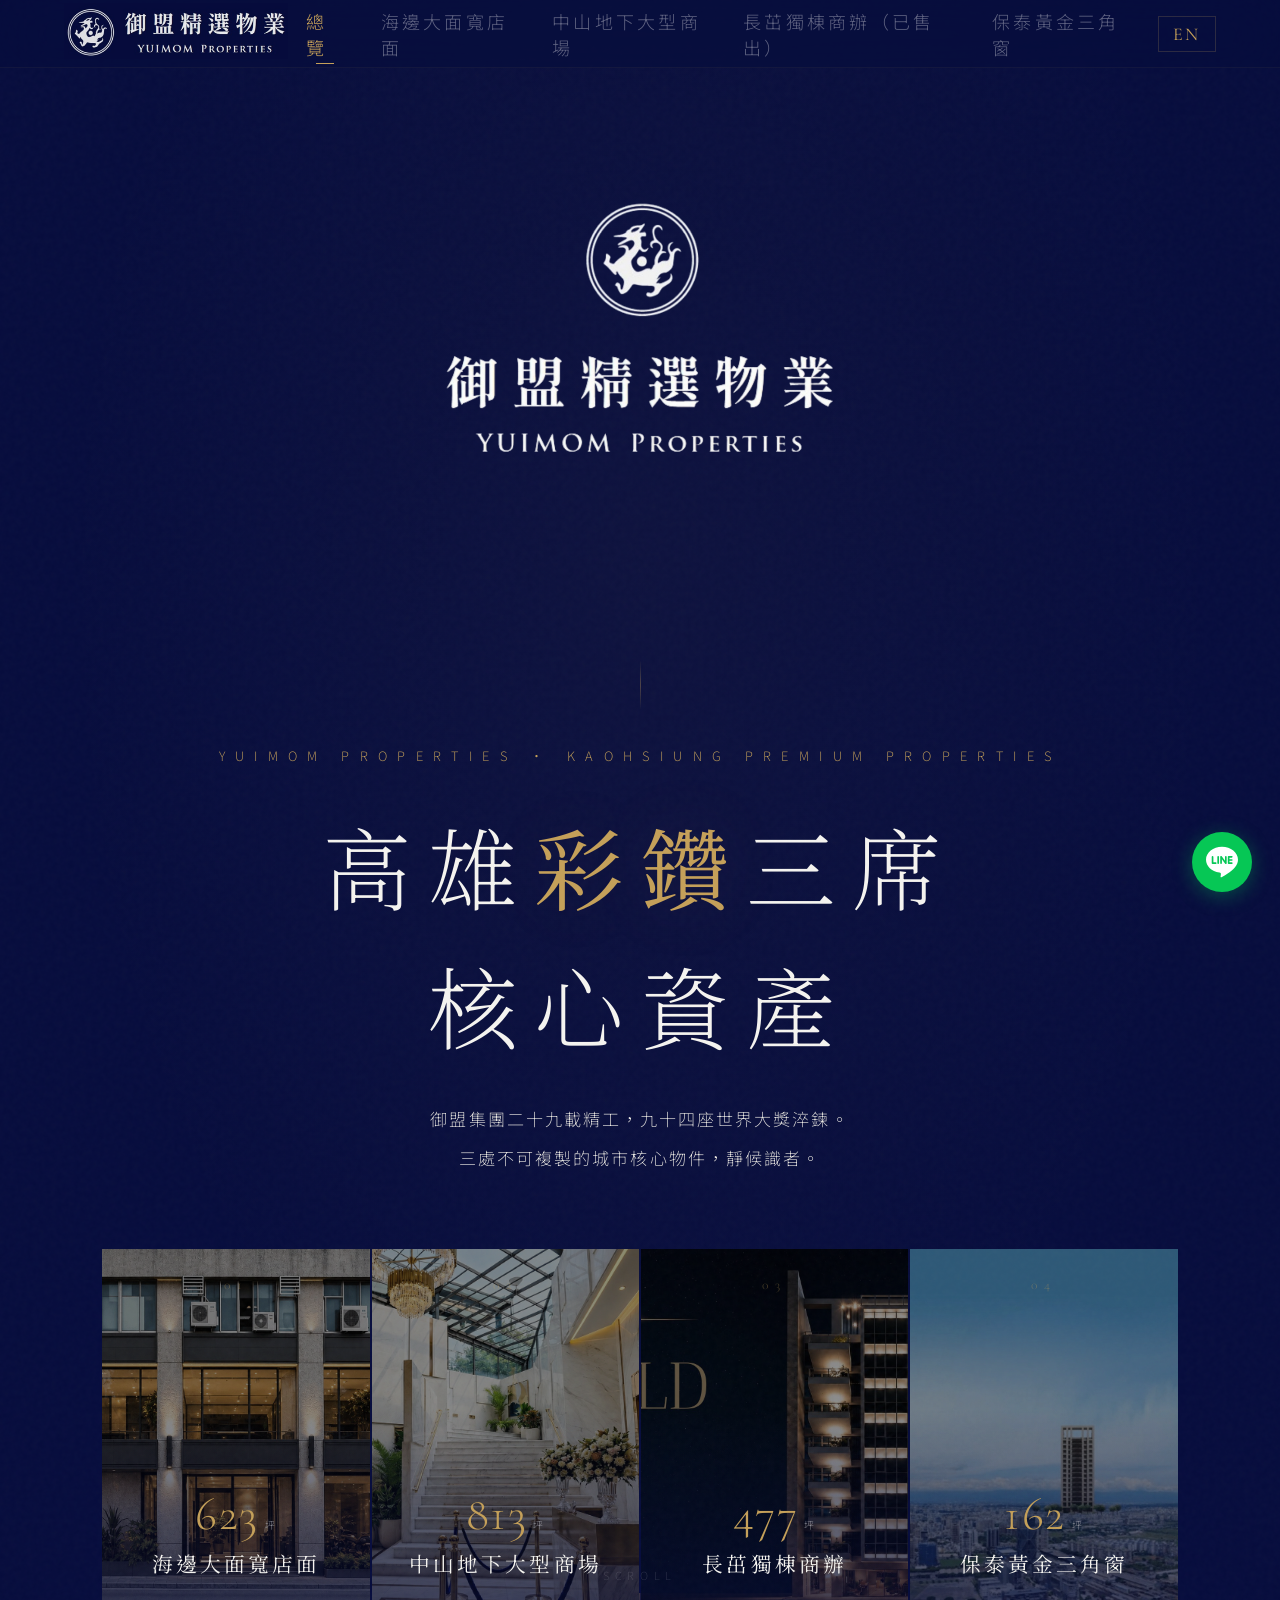
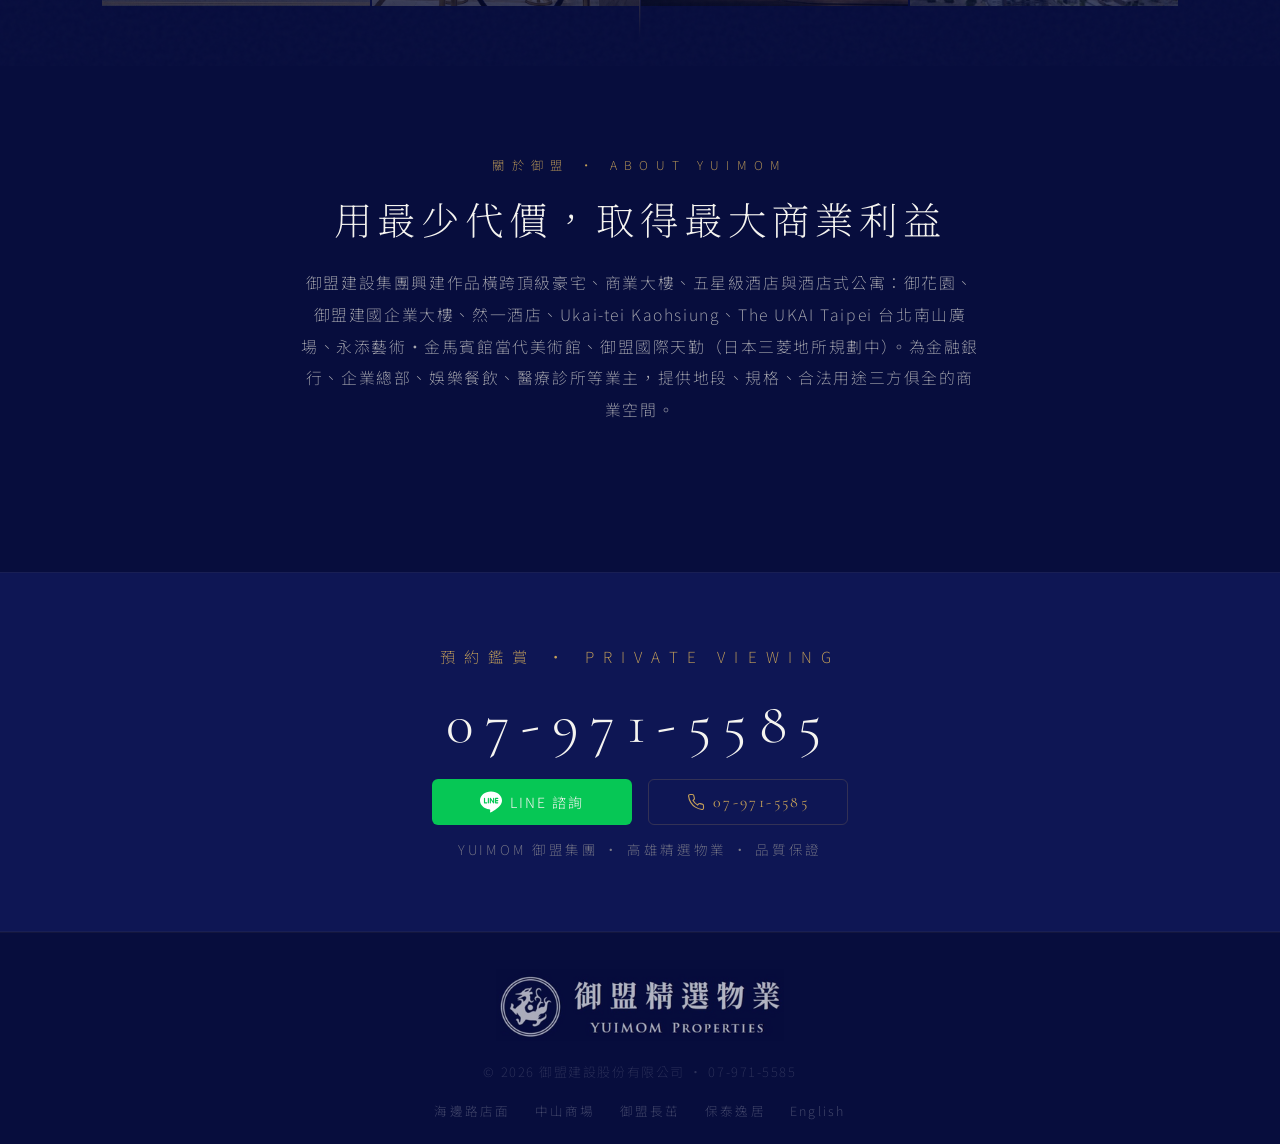
==== commit c97d3830: "Add files via upload" ====
--- a/index.html
+++ b/index.html
@@ -34,7 +34,7 @@
 <link rel="apple-touch-icon" href="/images/apple-touch-icon.png">
 
 <title>御盟精選物業 YUIMOM Properties — 高雄頂級商用不動產｜店面・商辦・商場</title>
-<meta name="description" content="御盟集團二十九載精工，九十四座世界大獎淬鍊。高雄黃金四席核心資產：海邊路34米大面寬店面623坪、中山二路亞灣大型商場813坪、御盟長茁獨棟商辦477坪、保泰逸居銀行金店面162坪。專業諮詢 07-971-5585。">
+<meta name="description" content="御盟集團二十九載精工，九十四座世界大獎淬鍊。高雄黃金三席核心資產：海邊路34.5米大面寬店面623坪、中山二路亞灣大型商場813坪、保泰逸居銀行金店面162坪。專業諮詢 07-971-5585。">
 <meta name="keywords" content="高雄商辦,高雄店面,亞洲新灣區店面,高雄銀行店面,高雄獨棟商辦,御盟集團,海邊路店面,中山二路商場,御盟長茁,保泰逸居,鳳山金店面,前金商辦,苓雅店面,前鎮商場">
 <meta name="author" content="御盟建設股份有限公司">
 <link rel="canonical" href="https://yuimom.site/">
@@ -46,7 +46,7 @@
 <meta property="og:type" content="website">
 <meta property="og:url" content="https://yuimom.site/">
 <meta property="og:title" content="御盟精選物業 YUIMOM Properties — 高雄頂級核心資產">
-<meta property="og:description" content="高雄黃金四席核心資產 — 二十九載精工，九十四座世界大獎淬鍊。海邊大面寬店面623坪、中山地下大型商場813坪、長茁獨棟商辦477坪、保泰黃金三角窗162坪。預約鑑賞 07-971-5585">
+<meta property="og:description" content="高雄黃金三席核心資產 — 二十九載精工，九十四座世界大獎淬鍊。海邊大面寬店面623坪、中山地下大型商場813坪、保泰黃金三角窗162坪。預約鑑賞 07-971-5585">
 <meta property="og:image" content="https://yuimom.site/images/og-image.jpg">
 <meta property="og:image:secure_url" content="https://yuimom.site/images/og-image.jpg">
 <meta property="og:image:type" content="image/jpeg">
@@ -60,7 +60,7 @@
 <!-- Twitter -->
 <meta name="twitter:card" content="summary_large_image">
 <meta name="twitter:title" content="御盟精選物業 YUIMOM Properties — 高雄頂級核心資產">
-<meta name="twitter:description" content="高雄黃金四席核心資產 — 二十九載精工，九十四座世界大獎淬鍊。預約鑑賞 07-971-5585">
+<meta name="twitter:description" content="高雄黃金三席核心資產 — 二十九載精工，九十四座世界大獎淬鍊。預約鑑賞 07-971-5585">
 <meta name="twitter:image" content="https://yuimom.site/images/og-image.jpg">
 
 <link rel="preconnect" href="https://fonts.googleapis.com">
@@ -87,7 +87,7 @@
     "postalCode": "801",
     "addressCountry": "TW"
   },
-  "description": "御盟建設集團二十九載精工，九十四座世界大獎淬鍊。集團興建頂級豪宅、商業大樓、五星級酒店與酒店式公寓，並精選四處高雄商用不動產代為媒合。",
+  "description": "御盟建設集團二十九載精工，九十四座世界大獎淬鍊。集團興建頂級豪宅、商業大樓、五星級酒店與酒店式公寓，並精選三處高雄商用不動產代為媒合。",
   "areaServed": {
     "@type": "City",
     "name": "高雄市"
@@ -109,6 +109,59 @@
   ]
 }
 </script>
+
+<!-- Meta Pixel — User Interaction Events -->
+<script>
+(function(){
+  if(typeof fbq!=='function')return;
+  function fire(name,params){try{fbq('track',name,params||{});}catch(e){}}
+  // 等 DOM 載入完
+  document.addEventListener('DOMContentLoaded',function(){
+    // 電話按鈕 → Contact + Lead
+    document.querySelectorAll('a[href^="tel:"]').forEach(function(el){
+      el.addEventListener('click',function(){
+        fire('Contact',{content_name:'Phone Click',content_category:'Phone'});
+        fire('Lead',{content_name:'Phone Click',content_category:'Phone'});
+      });
+    });
+    // LINE 連結 → Contact + Lead
+    document.querySelectorAll('a[href*="lin.ee/"]').forEach(function(el){
+      el.addEventListener('click',function(){
+        fire('Contact',{content_name:'LINE Click',content_category:'LINE'});
+        fire('Lead',{content_name:'LINE Click',content_category:'LINE'});
+      });
+    });
+    // 預約鑑賞 cta-section → Schedule（看到該區塊時觸發一次）
+    var ctaSec=document.querySelector('.cta-section');
+    if(ctaSec && 'IntersectionObserver' in window){
+      var obs=new IntersectionObserver(function(entries){
+        entries.forEach(function(e){
+          if(e.isIntersecting){
+            fire('Schedule',{content_name:'Private Viewing CTA'});
+            obs.unobserve(e.target);
+          }
+        });
+      },{threshold:0.5});
+      obs.observe(ctaSec);
+    }
+    // 地段區塊 → FindLocation（看到地圖/位置區塊時觸發一次）
+    var locSec=document.querySelector('.location-section, .map-section, [id*="location"], [id*="map"]');
+    if(locSec && 'IntersectionObserver' in window){
+      var obsL=new IntersectionObserver(function(entries){
+        entries.forEach(function(e){
+          if(e.isIntersecting){
+            fire('FindLocation',{content_name:'Location Section'});
+            obsL.unobserve(e.target);
+          }
+        });
+      },{threshold:0.4});
+      obsL.observe(locSec);
+    }
+  });
+})();
+</script>
+<!-- End Meta Pixel User Interaction Events -->
+
 </head>
 <body>
 
@@ -120,7 +173,7 @@
       <a class="nav-link active" href="/">總覽</a>
       <a class="nav-link" href="/haiban/">海邊大面寬店面</a>
       <a class="nav-link" href="/zhongshan/">中山地下大型商場</a>
-      <a class="nav-link" href="/changzhuo/">長茁獨棟商辦</a>
+      <a class="nav-link" href="/changzhuo/">長茁獨棟商辦（已售出）</a>
       <a class="nav-link" href="/baotai/">保泰黃金三角窗</a>
     </div>
     <a class="lang-btn" href="/en/" aria-label="Switch to English">EN</a>
@@ -133,12 +186,12 @@
   <img class="hero-logo" id="heroLogo" src="/images/logo_hero.png" alt="御盟集團">
   <div class="hero-line"></div>
   <div class="hero-overline">YUIMOM PROPERTIES  ·  KAOHSIUNG PREMIUM PROPERTIES</div>
-  <h1 class="hero-title">高雄<span class="accent">彩鑽</span>四席<br>核心資產</h1>
-  <p class="hero-sub">御盟集團二十九載精工，九十四座世界大獎淬鍊。<br>四處不可複製的城市核心物件，靜候識者。</p>
+  <h1 class="hero-title">高雄<span class="accent">彩鑽</span>三席<br>核心資產</h1>
+  <p class="hero-sub">御盟集團二十九載精工，九十四座世界大獎淬鍊。<br>三處不可複製的城市核心物件，靜候識者。</p>
 
   <div class="hero-grid">
     <a class="hero-card" href="/haiban/" aria-label="海邊大面寬店面">
-      <img src="/images/haiban.jpg" alt="高雄海邊路34米大面寬店面 — 亞洲新灣區">
+      <img src="/images/haiban.jpg" alt="高雄海邊路34.5米大面寬店面 — 亞洲新灣區">
       <div class="hero-card-content">
         <div class="card-num">01</div>
         <div class="card-stat">623<span class="card-unit-inline">坪</span></div>
--- a/assets/css/main.css
+++ b/assets/css/main.css
@@ -305,3 +305,26 @@
   .video-cinema{padding:60px 0}
   .video-frame::before,.video-frame::after{width:24px;height:24px}
 }
+
+/* === 現場鑑賞 影片區 (baotai walkthrough — 9:16 vertical) === */
+.walkthrough-section{padding:90px clamp(28px,5vw,90px);background:linear-gradient(180deg,var(--navy-light) 0%,var(--navy) 100%);position:relative;overflow:hidden}
+.walkthrough-section::before{content:'';position:absolute;inset:0;background:radial-gradient(ellipse at 30% 50%,rgba(197,160,89,0.05) 0%,transparent 65%);pointer-events:none}
+.walkthrough-inner{max-width:1100px;margin:0 auto;display:grid;grid-template-columns:auto 1fr;gap:clamp(32px,5vw,60px);align-items:center;position:relative;z-index:1}
+.walkthrough-video{width:clamp(220px,28vw,320px);aspect-ratio:9/16;border-radius:var(--border-radius-md,8px);overflow:hidden;border:1px solid rgba(197,160,89,0.18);box-shadow:0 12px 48px rgba(0,0,0,0.4);background:#000;flex-shrink:0}
+.walkthrough-video iframe{width:100%;height:100%;display:block;border:0}
+.walkthrough-text{color:var(--white);min-width:0}
+.walkthrough-label{font-family:var(--eng);font-size:0.72rem;font-weight:400;letter-spacing:0.3em;color:var(--gold);margin-bottom:22px;text-transform:uppercase}
+.walkthrough-heading{font-family:var(--serif);font-size:clamp(1.5rem,2.6vw,2rem);font-weight:200;line-height:1.55;letter-spacing:0.08em;color:var(--white);margin-bottom:20px}
+.walkthrough-heading span{display:block;font-size:0.78em;color:var(--gold-dim);margin-top:6px}
+.walkthrough-body{font-family:var(--sans);font-size:clamp(0.85rem,1vw,0.95rem);font-weight:200;letter-spacing:0.05em;line-height:2;color:var(--silver);margin-bottom:28px;max-width:520px}
+.walkthrough-cta{font-family:var(--sans);font-size:0.78rem;font-weight:300;letter-spacing:0.2em;color:var(--gold-dim);padding-top:20px;border-top:1px solid rgba(197,160,89,0.15)}
+
+/* 手機版：影片在上、文字在下置中 */
+@media (max-width:768px){
+  .walkthrough-section{padding:60px clamp(20px,5vw,32px)}
+  .walkthrough-inner{grid-template-columns:1fr;gap:28px;justify-items:center;text-align:center}
+  .walkthrough-video{width:min(75vw,260px)}
+  .walkthrough-text{text-align:center}
+  .walkthrough-body{text-align:left;max-width:100%}
+  .walkthrough-cta{text-align:center}
+}
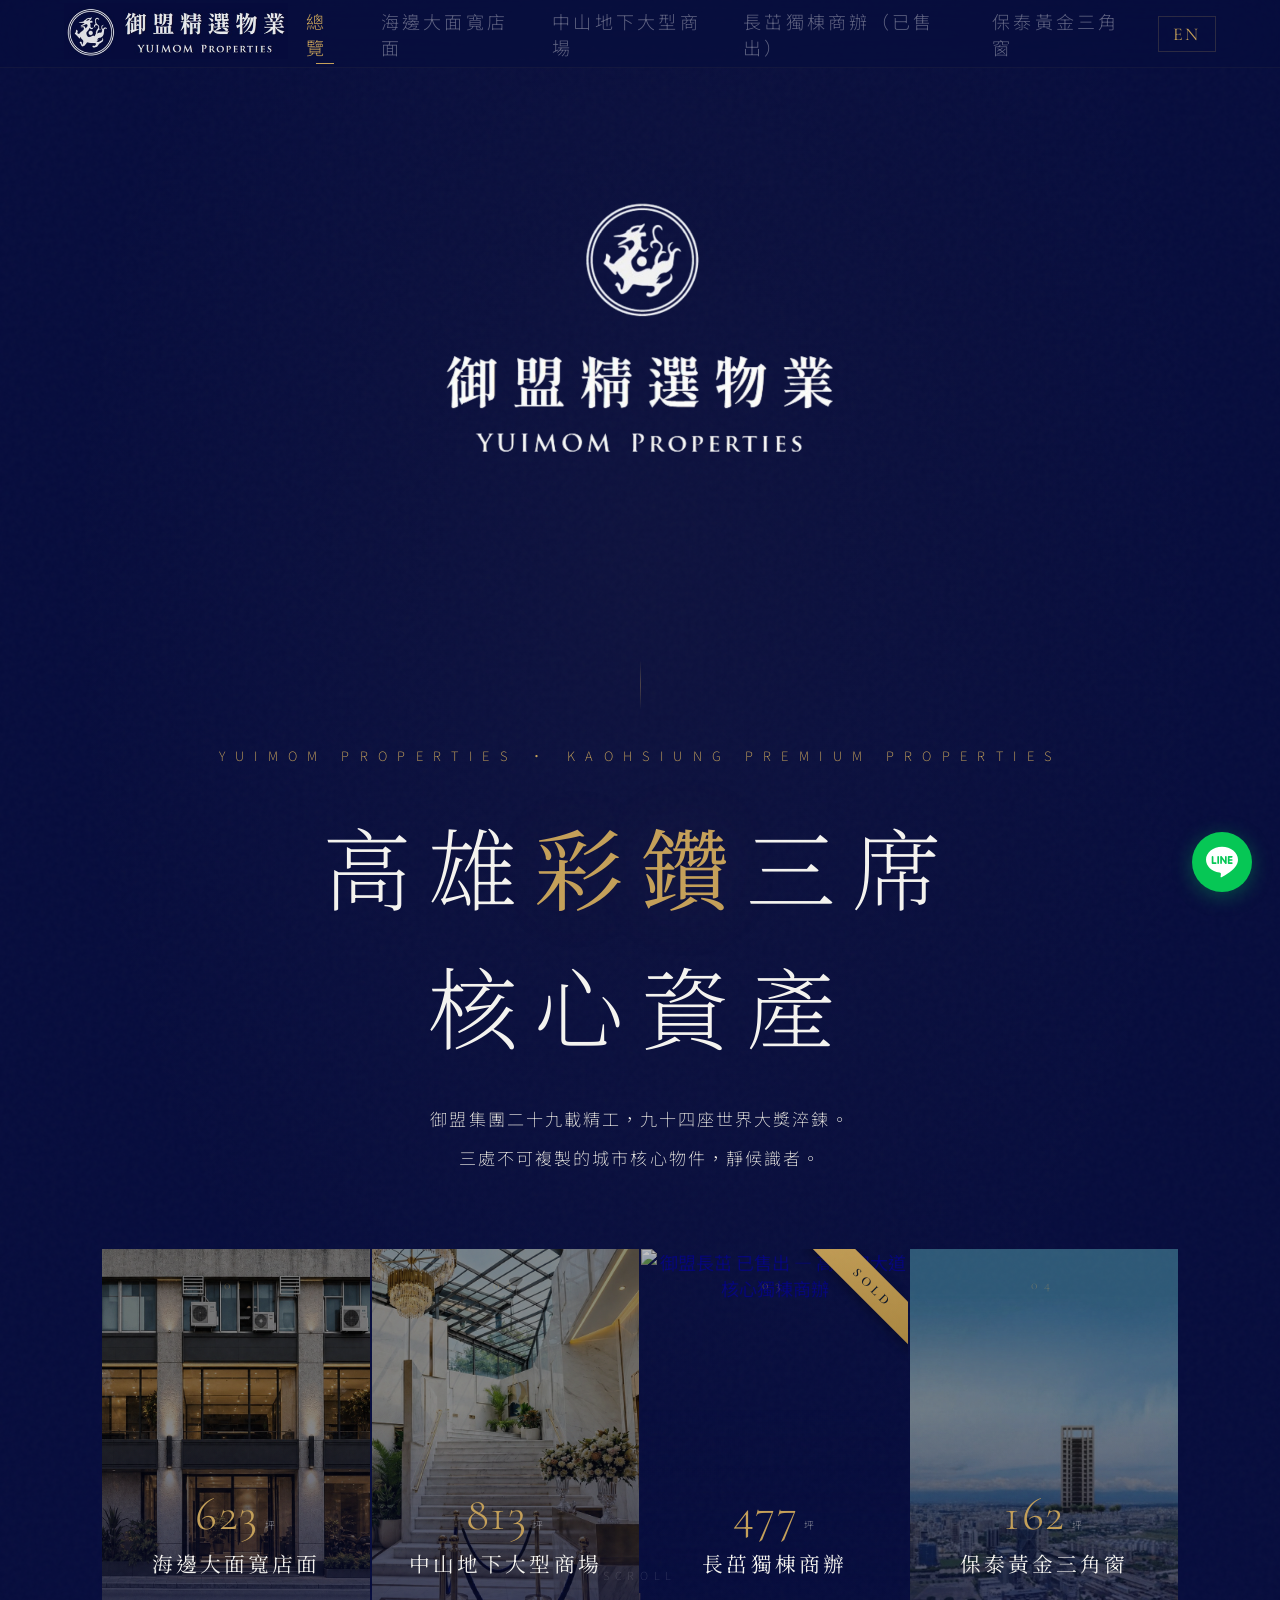
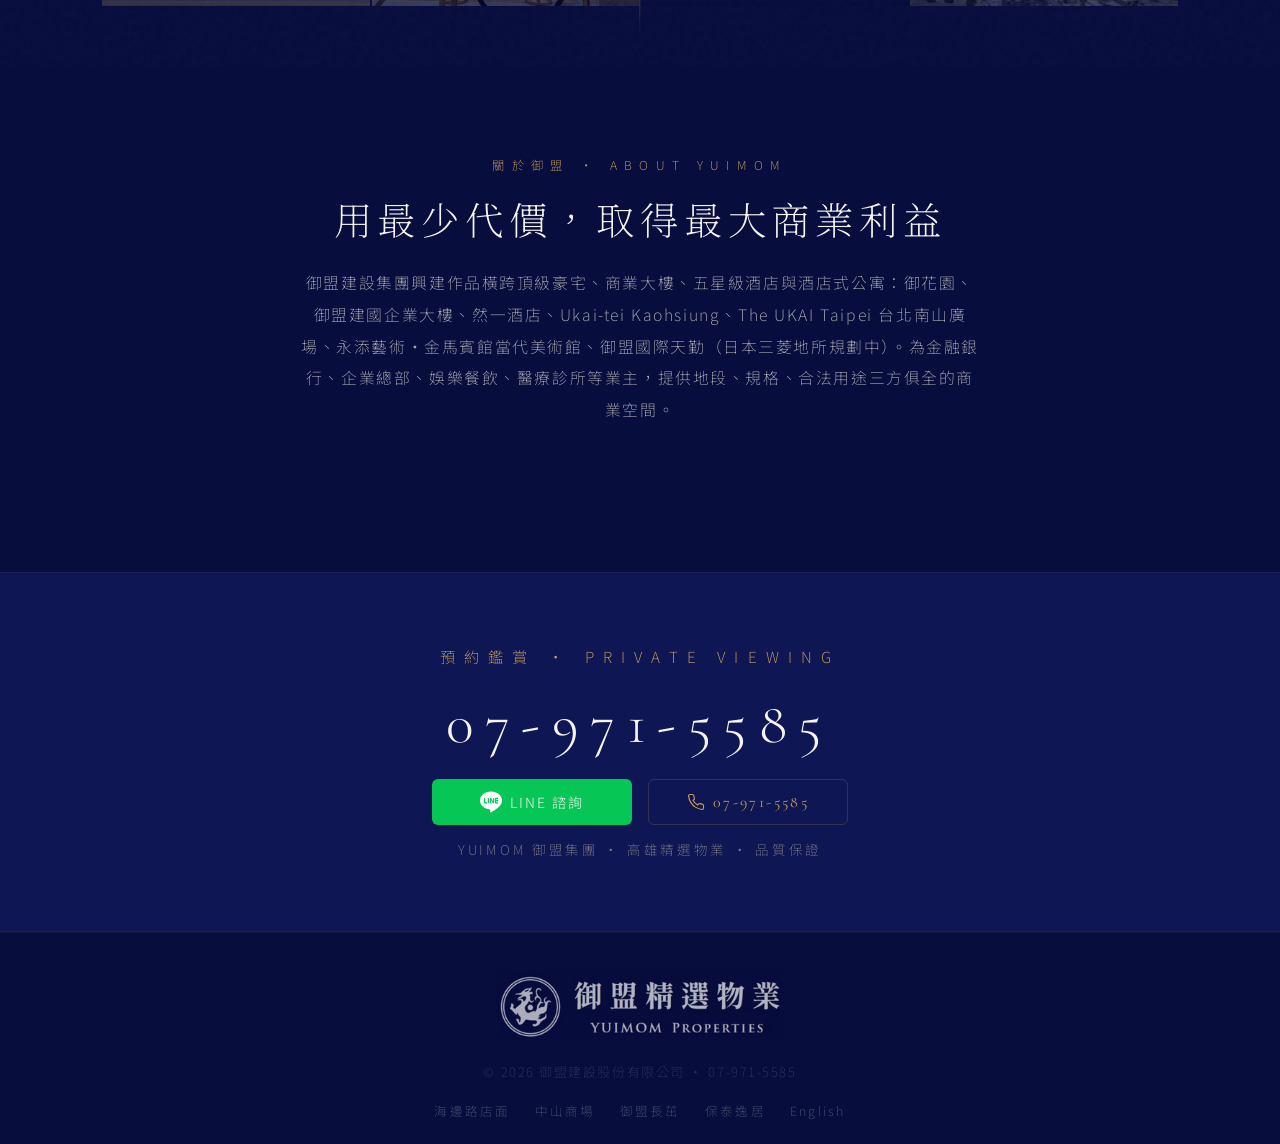
==== commit 2368b8f1: "Add files via upload" ====
--- a/index.html
+++ b/index.html
@@ -206,8 +206,9 @@
         <div class="card-title">中山地下大型商場</div>
       </div>
     </a>
-    <a class="hero-card" href="/changzhuo/" aria-label="長茁獨棟商辦">
-      <img src="/images/changzhuo.jpg" alt="御盟長茁 7+1層獨棟商辦 — 高雄四大道核心">
+    <a class="hero-card hero-card-sold" href="/changzhuo/" aria-label="長茁獨棟商辦（已售出）">
+      <img src="/images/changzhuo_card.jpg" alt="御盟長茁 已售出 — 高雄四大道核心獨棟商辦">
+      <div class="sold-ribbon">SOLD</div>
       <div class="hero-card-content">
         <div class="card-num">03</div>
         <div class="card-stat">477<span class="card-unit-inline">坪</span></div>
--- a/assets/css/main.css
+++ b/assets/css/main.css
@@ -328,3 +328,30 @@
   .walkthrough-body{text-align:left;max-width:100%}
   .walkthrough-cta{text-align:center}
 }
+
+/* === 首頁卡片 SOLD 緞帶 === */
+.hero-card{position:relative}
+.hero-card-sold img{filter:grayscale(0.35) brightness(0.75);transition:filter 0.6s var(--ease)}
+.hero-card-sold:hover img{filter:grayscale(0.15) brightness(0.85)}
+.sold-ribbon{
+  position:absolute;
+  top:22px;
+  right:-38px;
+  transform:rotate(45deg);
+  width:150px;
+  text-align:center;
+  padding:7px 0;
+  background:linear-gradient(135deg,#c5a059 0%,#a8853f 100%);
+  color:#0a1429;
+  font-family:var(--eng);
+  font-size:0.72rem;
+  font-weight:600;
+  letter-spacing:0.32em;
+  text-indent:0.32em;
+  box-shadow:0 3px 12px rgba(0,0,0,0.35);
+  z-index:3;
+  pointer-events:none;
+}
+@media (max-width:768px){
+  .sold-ribbon{top:16px;right:-42px;width:140px;font-size:0.65rem;padding:6px 0}
+}
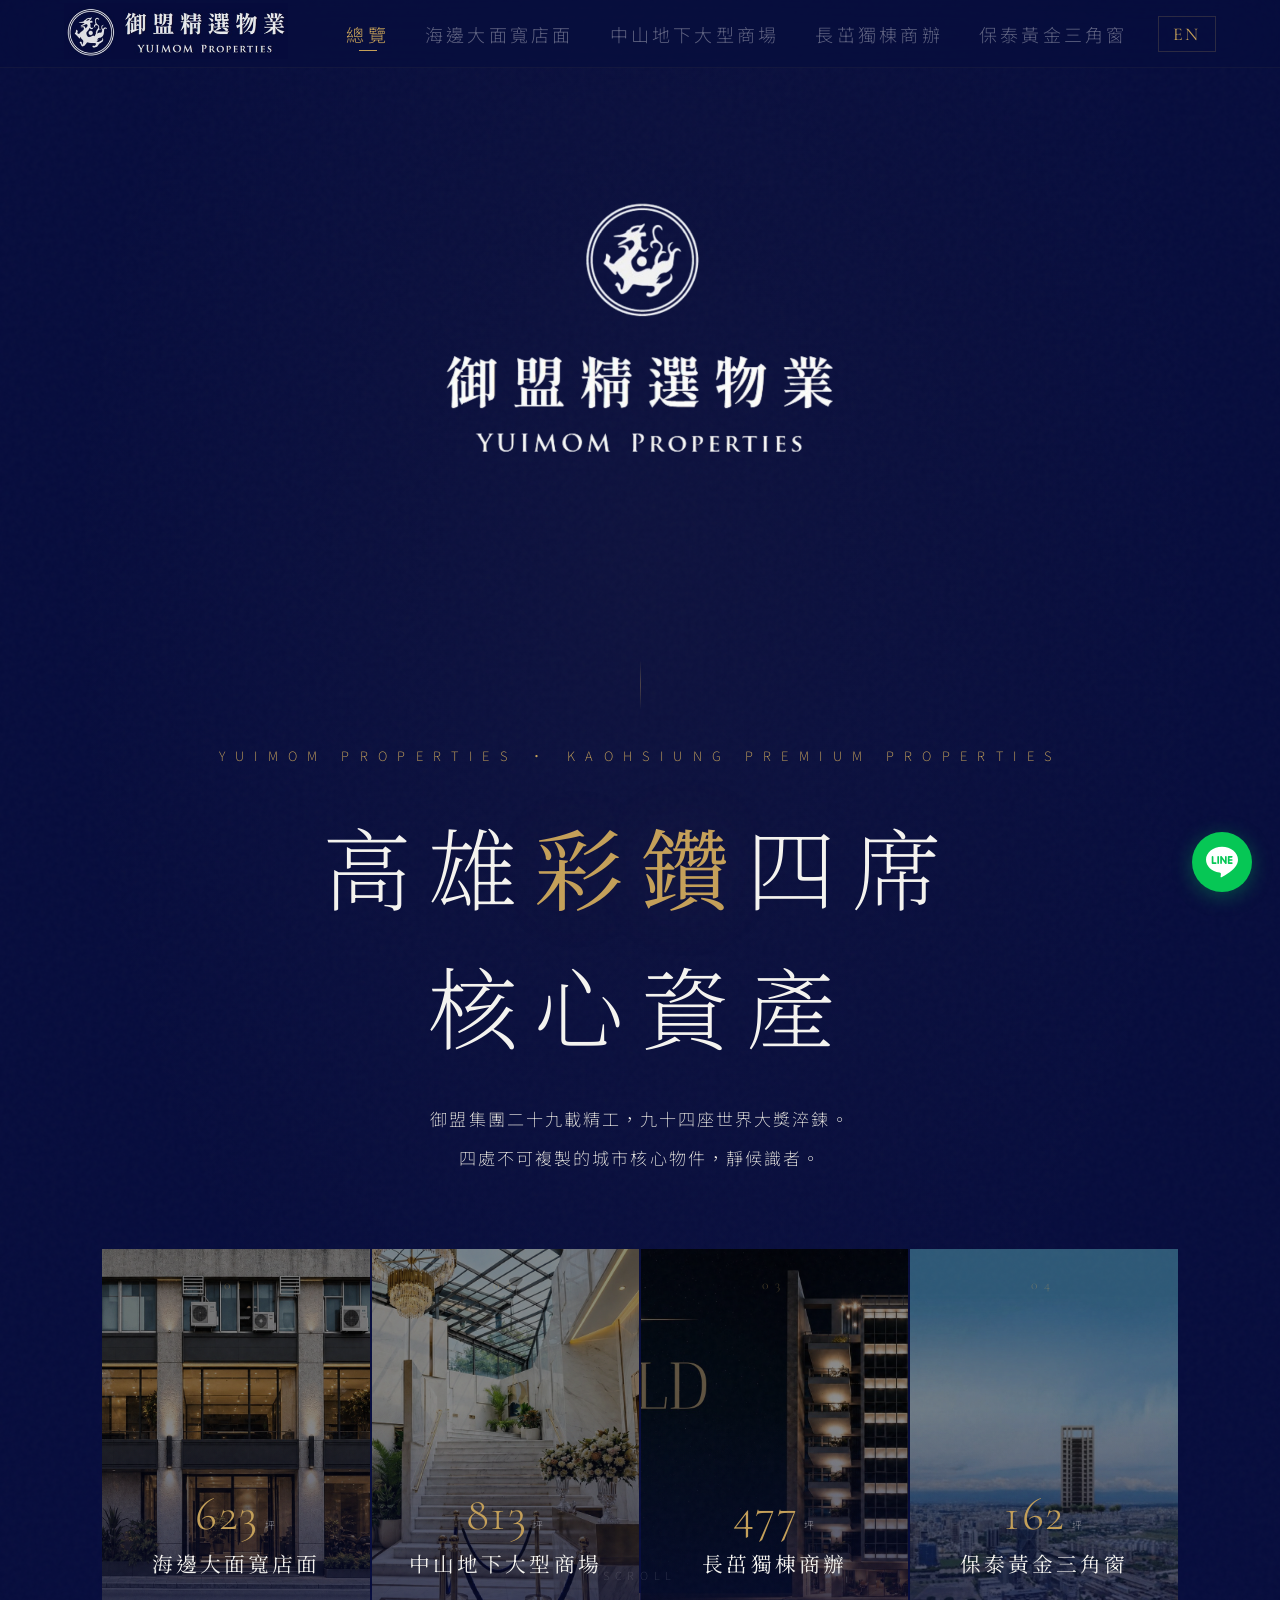
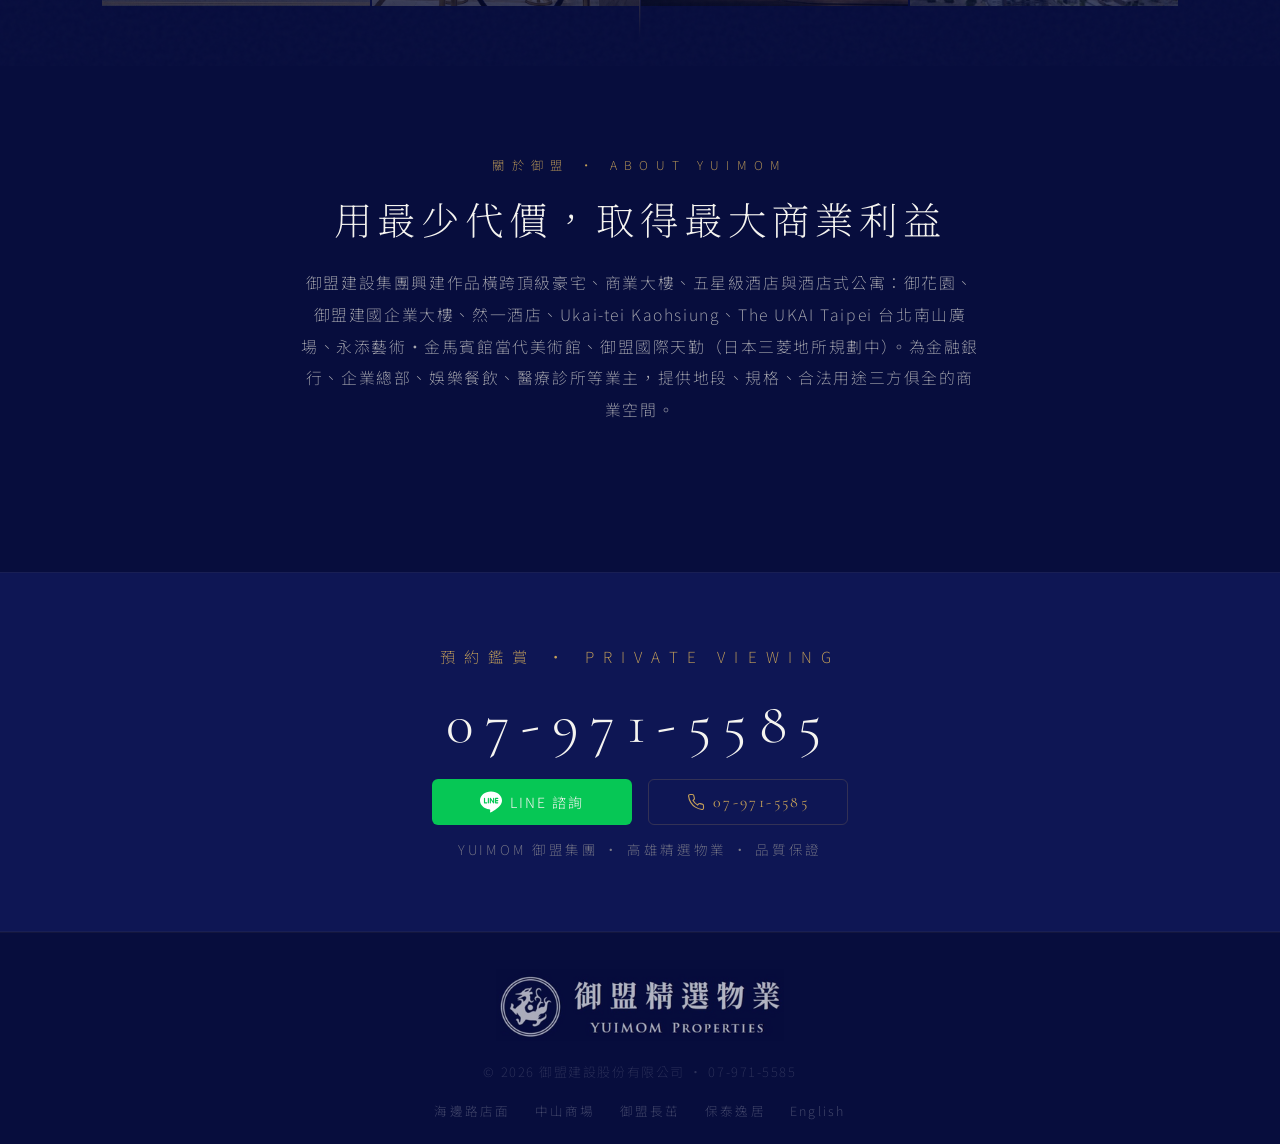
==== commit f7f6da85: "Add files via upload" ====
--- a/index.html
+++ b/index.html
@@ -34,7 +34,7 @@
 <link rel="apple-touch-icon" href="/images/apple-touch-icon.png">
 
 <title>御盟精選物業 YUIMOM Properties — 高雄頂級商用不動產｜店面・商辦・商場</title>
-<meta name="description" content="御盟集團二十九載精工，九十四座世界大獎淬鍊。高雄黃金三席核心資產：海邊路34.5米大面寬店面623坪、中山二路亞灣大型商場813坪、保泰逸居銀行金店面162坪。專業諮詢 07-971-5585。">
+<meta name="description" content="御盟集團二十九載精工，九十四座世界大獎淬鍊。高雄黃金四席核心資產：海邊路34.5米大面寬店面623坪、中山二路亞灣大型商場813坪、御盟長茁獨棟商辦477坪、保泰逸居銀行金店面162坪。專業諮詢 07-971-5585。">
 <meta name="keywords" content="高雄商辦,高雄店面,亞洲新灣區店面,高雄銀行店面,高雄獨棟商辦,御盟集團,海邊路店面,中山二路商場,御盟長茁,保泰逸居,鳳山金店面,前金商辦,苓雅店面,前鎮商場">
 <meta name="author" content="御盟建設股份有限公司">
 <link rel="canonical" href="https://yuimom.site/">
@@ -46,7 +46,7 @@
 <meta property="og:type" content="website">
 <meta property="og:url" content="https://yuimom.site/">
 <meta property="og:title" content="御盟精選物業 YUIMOM Properties — 高雄頂級核心資產">
-<meta property="og:description" content="高雄黃金三席核心資產 — 二十九載精工，九十四座世界大獎淬鍊。海邊大面寬店面623坪、中山地下大型商場813坪、保泰黃金三角窗162坪。預約鑑賞 07-971-5585">
+<meta property="og:description" content="高雄黃金四席核心資產 — 二十九載精工，九十四座世界大獎淬鍊。海邊大面寬店面623坪、中山地下大型商場813坪、長茁獨棟商辦477坪、保泰黃金三角窗162坪。預約鑑賞 07-971-5585">
 <meta property="og:image" content="https://yuimom.site/images/og-image.jpg">
 <meta property="og:image:secure_url" content="https://yuimom.site/images/og-image.jpg">
 <meta property="og:image:type" content="image/jpeg">
@@ -60,7 +60,7 @@
 <!-- Twitter -->
 <meta name="twitter:card" content="summary_large_image">
 <meta name="twitter:title" content="御盟精選物業 YUIMOM Properties — 高雄頂級核心資產">
-<meta name="twitter:description" content="高雄黃金三席核心資產 — 二十九載精工，九十四座世界大獎淬鍊。預約鑑賞 07-971-5585">
+<meta name="twitter:description" content="高雄黃金四席核心資產 — 二十九載精工，九十四座世界大獎淬鍊。預約鑑賞 07-971-5585">
 <meta name="twitter:image" content="https://yuimom.site/images/og-image.jpg">
 
 <link rel="preconnect" href="https://fonts.googleapis.com">
@@ -87,7 +87,7 @@
     "postalCode": "801",
     "addressCountry": "TW"
   },
-  "description": "御盟建設集團二十九載精工，九十四座世界大獎淬鍊。集團興建頂級豪宅、商業大樓、五星級酒店與酒店式公寓，並精選三處高雄商用不動產代為媒合。",
+  "description": "御盟建設集團二十九載精工，九十四座世界大獎淬鍊。集團興建頂級豪宅、商業大樓、五星級酒店與酒店式公寓，並精選四處高雄商用不動產代為媒合。",
   "areaServed": {
     "@type": "City",
     "name": "高雄市"
@@ -173,7 +173,7 @@
       <a class="nav-link active" href="/">總覽</a>
       <a class="nav-link" href="/haiban/">海邊大面寬店面</a>
       <a class="nav-link" href="/zhongshan/">中山地下大型商場</a>
-      <a class="nav-link" href="/changzhuo/">長茁獨棟商辦（已售出）</a>
+      <a class="nav-link" href="/changzhuo/">長茁獨棟商辦</a>
       <a class="nav-link" href="/baotai/">保泰黃金三角窗</a>
     </div>
     <a class="lang-btn" href="/en/" aria-label="Switch to English">EN</a>
@@ -186,8 +186,8 @@
   <img class="hero-logo" id="heroLogo" src="/images/logo_hero.png" alt="御盟集團">
   <div class="hero-line"></div>
   <div class="hero-overline">YUIMOM PROPERTIES  ·  KAOHSIUNG PREMIUM PROPERTIES</div>
-  <h1 class="hero-title">高雄<span class="accent">彩鑽</span>三席<br>核心資產</h1>
-  <p class="hero-sub">御盟集團二十九載精工，九十四座世界大獎淬鍊。<br>三處不可複製的城市核心物件，靜候識者。</p>
+  <h1 class="hero-title">高雄<span class="accent">彩鑽</span>四席<br>核心資產</h1>
+  <p class="hero-sub">御盟集團二十九載精工，九十四座世界大獎淬鍊。<br>四處不可複製的城市核心物件，靜候識者。</p>
 
   <div class="hero-grid">
     <a class="hero-card" href="/haiban/" aria-label="海邊大面寬店面">
@@ -206,9 +206,8 @@
         <div class="card-title">中山地下大型商場</div>
       </div>
     </a>
-    <a class="hero-card hero-card-sold" href="/changzhuo/" aria-label="長茁獨棟商辦（已售出）">
-      <img src="/images/changzhuo_card.jpg" alt="御盟長茁 已售出 — 高雄四大道核心獨棟商辦">
-      <div class="sold-ribbon">SOLD</div>
+    <a class="hero-card" href="/changzhuo/" aria-label="長茁獨棟商辦">
+      <img src="/images/changzhuo.jpg" alt="御盟長茁 7+1層獨棟商辦 — 高雄四大道核心">
       <div class="hero-card-content">
         <div class="card-num">03</div>
         <div class="card-stat">477<span class="card-unit-inline">坪</span></div>
--- a/assets/css/main.css
+++ b/assets/css/main.css
@@ -328,30 +328,3 @@
   .walkthrough-body{text-align:left;max-width:100%}
   .walkthrough-cta{text-align:center}
 }
-
-/* === 首頁卡片 SOLD 緞帶 === */
-.hero-card{position:relative}
-.hero-card-sold img{filter:grayscale(0.35) brightness(0.75);transition:filter 0.6s var(--ease)}
-.hero-card-sold:hover img{filter:grayscale(0.15) brightness(0.85)}
-.sold-ribbon{
-  position:absolute;
-  top:22px;
-  right:-38px;
-  transform:rotate(45deg);
-  width:150px;
-  text-align:center;
-  padding:7px 0;
-  background:linear-gradient(135deg,#c5a059 0%,#a8853f 100%);
-  color:#0a1429;
-  font-family:var(--eng);
-  font-size:0.72rem;
-  font-weight:600;
-  letter-spacing:0.32em;
-  text-indent:0.32em;
-  box-shadow:0 3px 12px rgba(0,0,0,0.35);
-  z-index:3;
-  pointer-events:none;
-}
-@media (max-width:768px){
-  .sold-ribbon{top:16px;right:-42px;width:140px;font-size:0.65rem;padding:6px 0}
-}
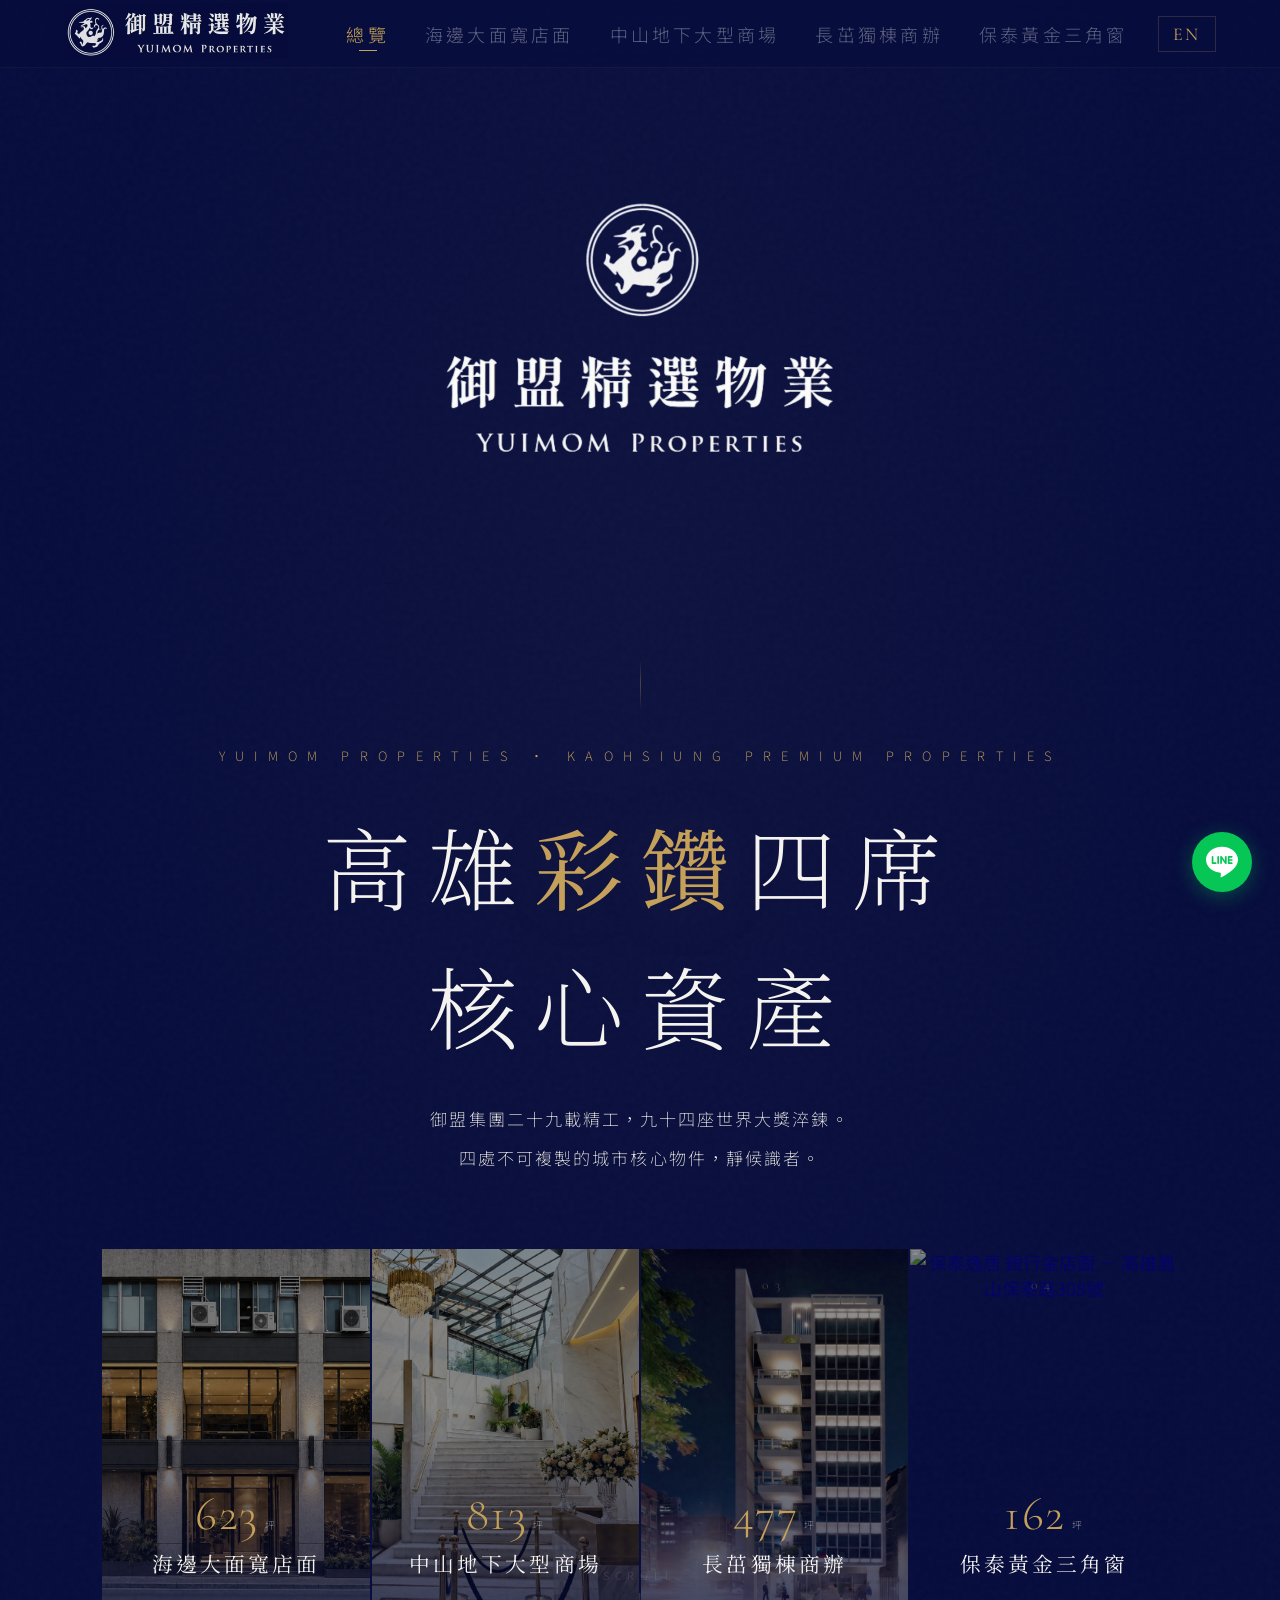
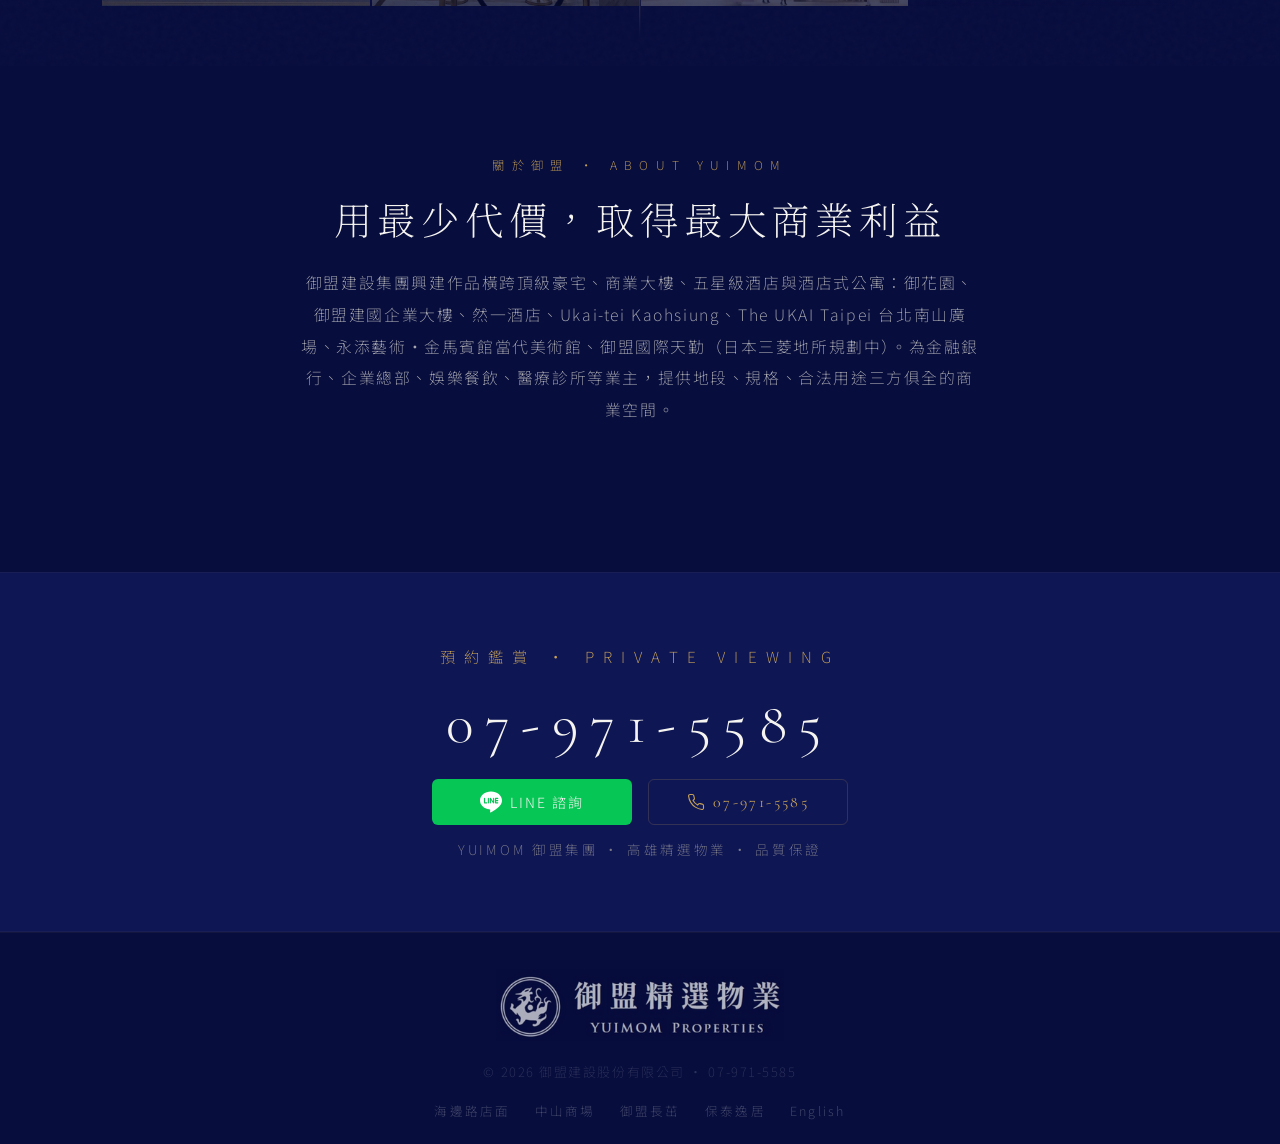
==== commit 6c7cf774: "Add files via upload" ====
--- a/index.html
+++ b/index.html
@@ -215,7 +215,7 @@
       </div>
     </a>
     <a class="hero-card" href="/baotai/" aria-label="保泰黃金三角窗">
-      <img src="/images/baotai.jpg" alt="保泰逸居 銀行金店面 — 高雄鳳山保泰路308號">
+      <img src="/images/baotai_card.jpg" alt="保泰逸居 銀行金店面 — 高雄鳳山保泰路308號">
       <div class="hero-card-content">
         <div class="card-num">04</div>
         <div class="card-stat">162<span class="card-unit-inline">坪</span></div>
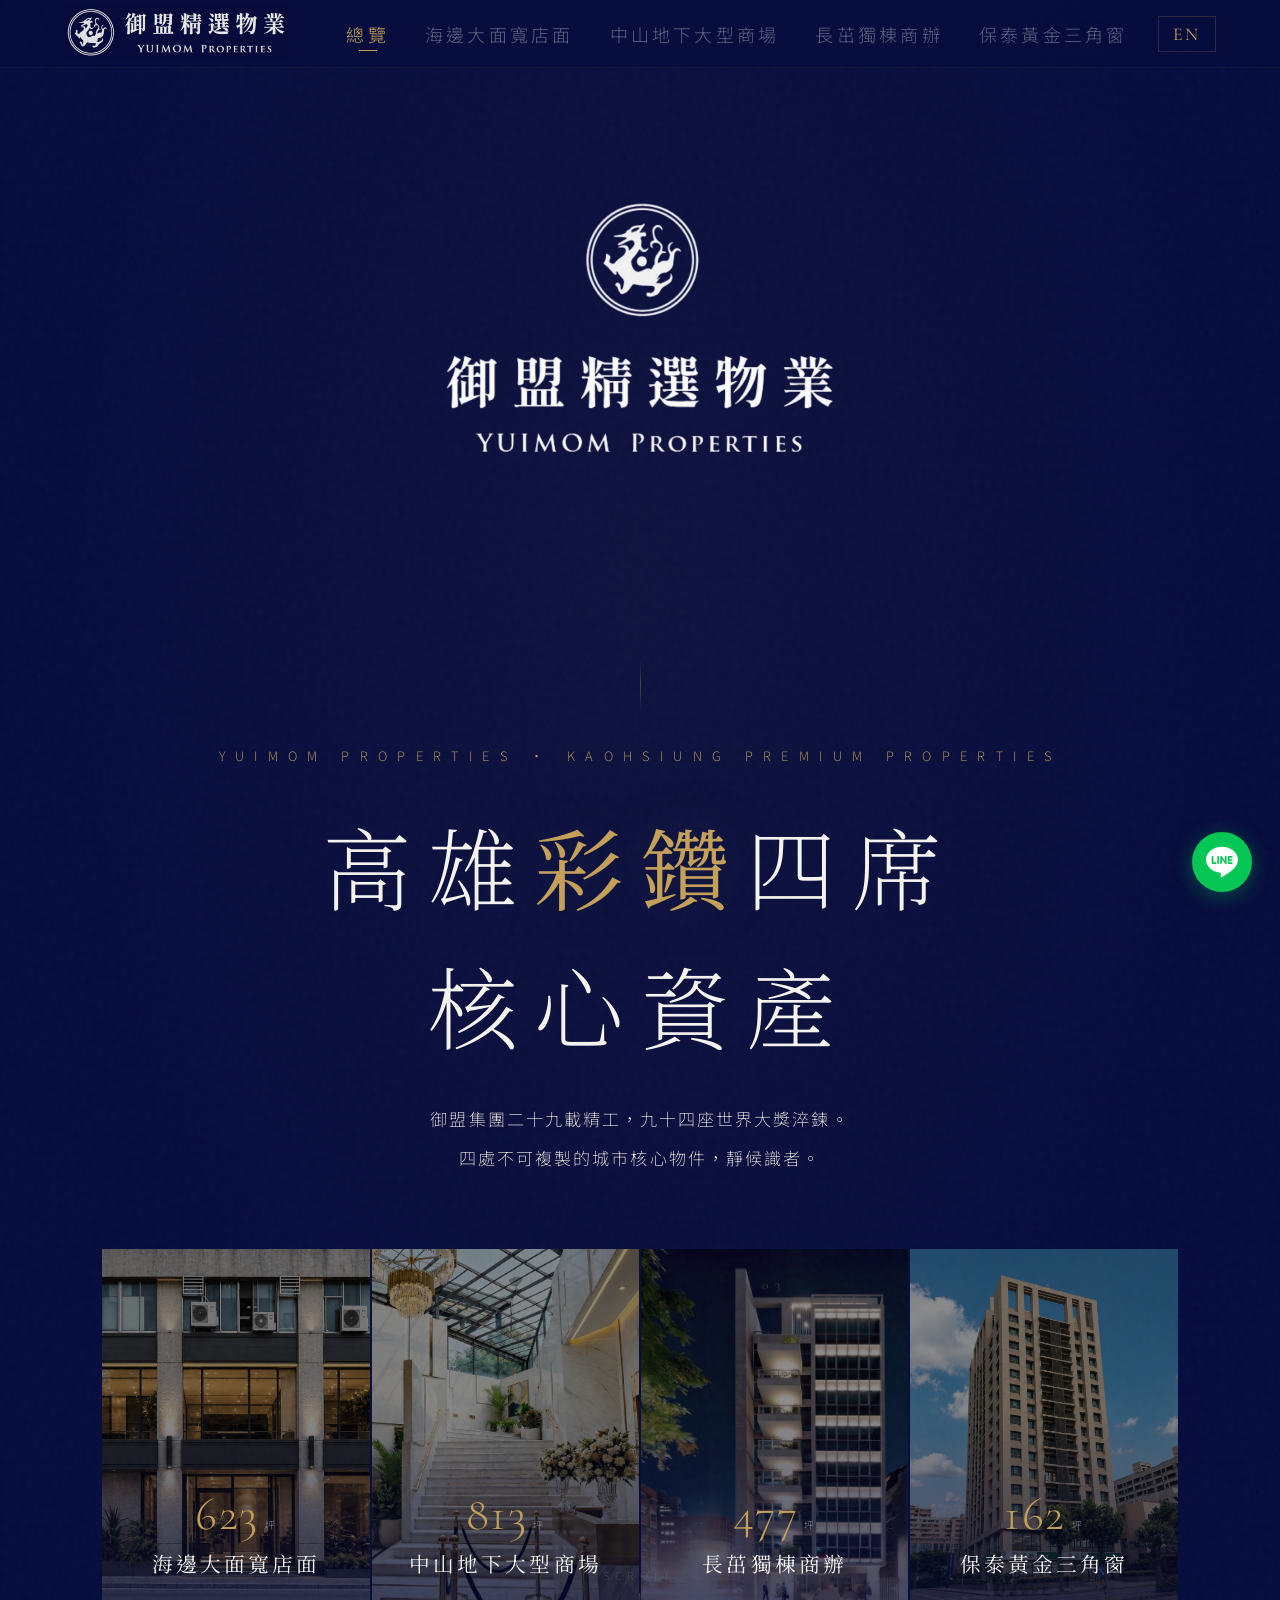
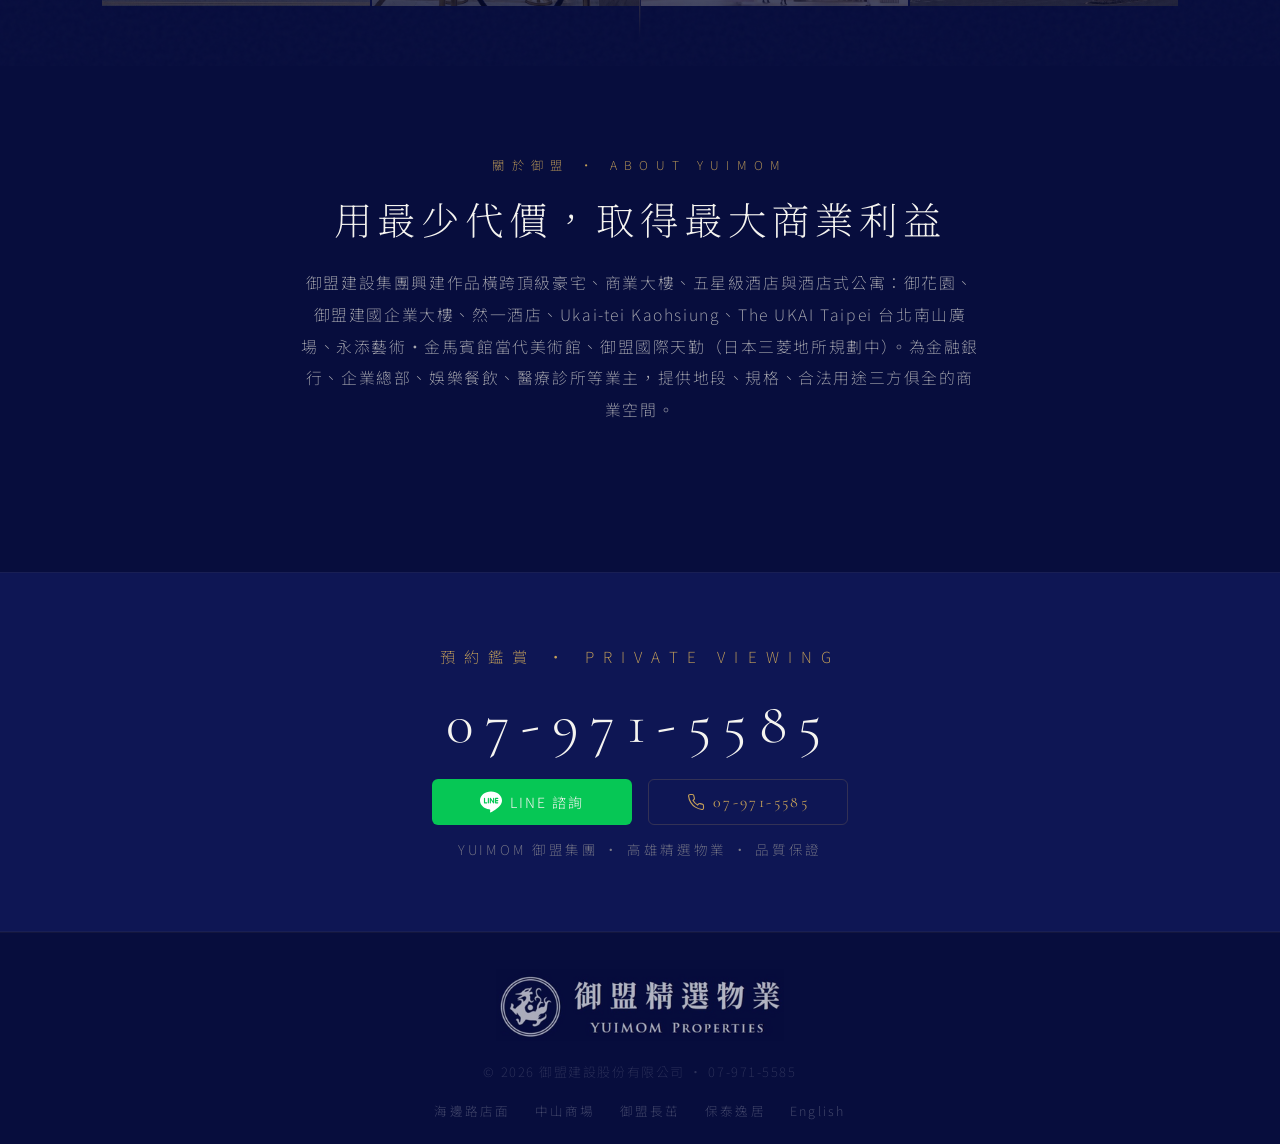
==== commit 5154b0e4: "Add files via upload" ====
--- a/index.html
+++ b/index.html
@@ -9,6 +9,7 @@
   function gtag(){dataLayer.push(arguments);}
   gtag('js', new Date());
   gtag('config', 'G-CNVHKR45CL');
+  gtag('config', 'AW-16712454382');
 </script>
 <!-- Meta Pixel Code -->
 <script>
